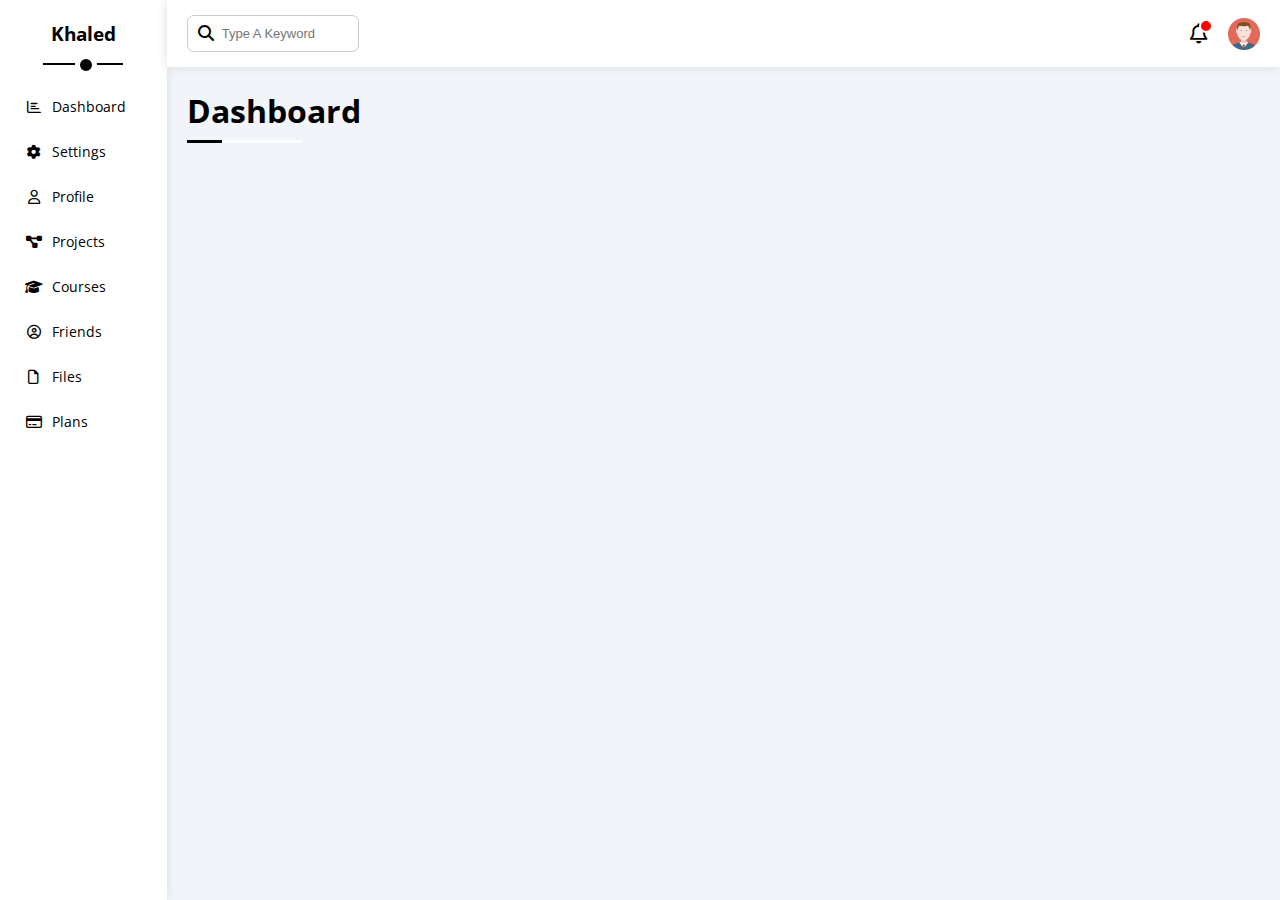
==== documents/index.html @ 486033b8 "first commit" ====
<!DOCTYPE html>
<html lang="en">
  <head>
    <meta charset="UTF-8" />
    <meta name="viewport" content="width=device-width, initial-scale=1.0" />
    <title>Dashboard</title>
    <link rel="stylesheet" href="../styles/master.css" />
    <link rel="stylesheet" href="../fontawesome/css/all.min.css" />
    <link rel="preconnect" href="https://fonts.googleapis.com" />
    <link rel="preconnect" href="https://fonts.gstatic.com" crossorigin />
    <link
      href="https://fonts.googleapis.com/css2?family=Open+Sans:wght@300;500&display=swap"
      rel="stylesheet"
    />
  </head>
  <body>
    <div class="page">
      <aside>
        <h3 class="aside__title">Khaled</h3>
        <div class="aside__underline"></div>
        <ul class="menu">
          <li>
            <a href="index.html">
              <i class="fa-regular fa-chart-bar fa-fw"></i>
              <span>Dashboard</span>
            </a>
          </li>
          <li>
            <a href="settings.html">
              <i class="fa-solid fa-gear fa-fw"></i>
              <span>Settings</span>
            </a>
          </li>
          <li>
            <a href="profile.html">
              <i class="fa-regular fa-user fa-fw"></i>
              <span>Profile</span>
            </a>
          </li>
          <li>
            <a href="projects.html">
              <i class="fa-solid fa-diagram-project fa-fw"></i>
              <span>Projects</span>
            </a>
          </li>
          <li>
            <a href="courses.html">
              <i class="fa-solid fa-graduation-cap fa-fw"></i>
              <span>Courses</span>
            </a>
          </li>
          <li>
            <a href="friends.html">
              <i class="fa-regular fa-circle-user fa-fw"></i>
              <span>Friends</span>
            </a>
          </li>
          <li>
            <a href="files.html">
              <i class="fa-regular fa-file fa-fw"></i>
              <span>Files</span>
            </a>
          </li>
          <li>
            <a href="plans.html">
              <i class="fa-regular fa-credit-card fa-fw"></i>
              <span>Plans</span>
            </a>
          </li>
        </ul>
      </aside>
      <main>
        <nav class="main__nav">
          <div class="main__nav-search">
            <i class="fas fa-search nav-icon"></i>
            <input
              type="text"
              class="main__nav-search__input"
              placeholder="Type A Keyword"
            />
          </div>
          <div class="main__nav-user">
            <i class="fa-regular fa-bell fa-lg"></i>
            <img src="../imgs/avatar.png" alt="image" width="32">
          </div>
        </nav>
        <h1 class="title">Dashboard</h1>
      </main>
    </div>
  </body>
</html>
---- styles/master.css ----
* {
  margin: 0;
  padding: 0;
  outline: none;
  box-sizing: border-box;
}

.page {
  font-family: "Open Sans", sans-serif;
  min-height: 100vh;
  line-height: 1.5;
  background-color: #f1f5f9;
  display: flex;
}

/* side bar styles */

aside {
  min-width: 165px;
  flex: 0.15;
  padding: 20px 0px;
  background-color: #fff;
  box-shadow: 0px 0px 10px #ddd;
}

main {
  flex: 1;
  position: relative;
}

.aside__title {
  text-align: center;
  position: relative;
}

.aside__underline {
  display: block;
  width: 80px;
  height: 2px;
  background-color: #000;
  margin: 15px auto;
  position: relative;
}

.aside__underline::before {
  content: "";
  display: block;
  width: 12px;
  height: 12px;
  border-radius: 50%;
  background-color: #000;
  border: #fff 5px solid;
  position: absolute;
  left: 40%;
  bottom: -11px;
}

.menu {
  list-style: none;
  margin-top: 24px;
}

.menu li {
  width: 80%;
  padding: 7px 15px;
  margin: 10px;
  font-size: 14px;
  border-radius: 5px;
}

.menu li:hover {
  background-color: #f6f6f6;
}

.menu a {
  text-decoration: none;
  color: #000;
  display: block;
  border-radius: 5px;
  transition: all 0.3s ease-in-out;
}
.menu i {
  margin-right: 5px;
}
/* main styles */
.main__nav {
  display: flex;
  justify-content: space-between;
  align-items: center;
  background-color: #fff;
  box-shadow: 0px 0px 10px #ddd;
  padding: 15px 20px;
  position: relative;
}

.main__nav-search {
  width: fit-content;
  padding: 2px 5px;
  border: 1px solid #ccc;
  border-radius: 7px;
  transition: width 0.3s;
  color: #ddd;
  position: relative;
}

.main__nav-search__input {
  width: 160px;
  padding: 0.5rem 1.8rem;
  font-size: 13px;
  border: none;
  transition: width 0.3s;
}

.main__nav-search__input:focus {
  width: 200px;
}

.main__nav-search__input:focus::placeholder {
  color: transparent;
}

.nav-icon {
  font-size: 16px;
  color: #000;
  position: absolute;
  top: 9px;
  left: 10px;
}

.main__nav-user {
  display: flex;
  align-items: center;
  gap: 20px;
  cursor: pointer;
}

.main__nav-user i {
  position: relative;
}

.main__nav-user i::after {
  content: "";
  display: block;
  width: 10px;
  height: 10px;
  border-radius: 50%;
  background-color: #f00;
  border: #fff 2px solid;
  position: absolute;
  bottom: 100%;
  left: 50%;
}

.title {
  margin: 20px 20px 40px;
}

.title::after {
  content: "";
  display: block;
  width: 115px;
  height: 3px;
  margin-top: 5px;
  background-image: linear-gradient(
    to right,
    #000 0%,
    #000 30%,
    #fff 30%,
    #fff 100%
  );
}

@media (max-width: 768px) {
  aside {
    min-width: 80px;
  }

  aside span {
    display: none;
  }
}
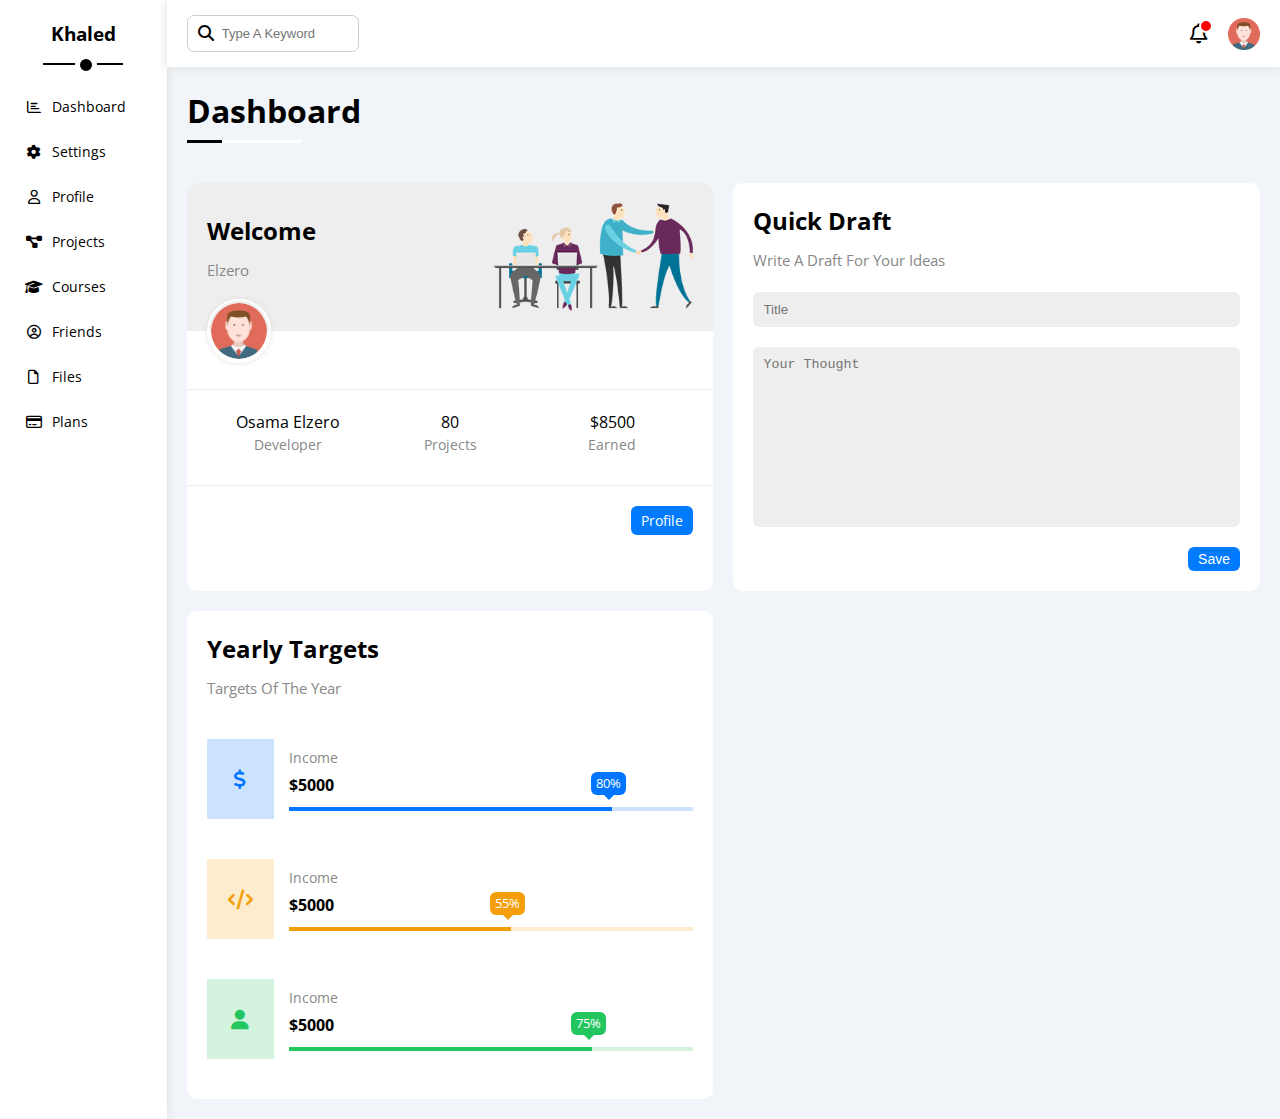
==== commit 6828cedd: "add targets section to dashboard" ====
--- a/documents/index.html
+++ b/documents/index.html
@@ -5,6 +5,7 @@
     <meta name="viewport" content="width=device-width, initial-scale=1.0" />
     <title>Dashboard</title>
     <link rel="stylesheet" href="../styles/master.css" />
+    <link rel="stylesheet" href="../styles/dashboard.css" />
     <link rel="stylesheet" href="../fontawesome/css/all.min.css" />
     <link rel="preconnect" href="https://fonts.googleapis.com" />
     <link rel="preconnect" href="https://fonts.gstatic.com" crossorigin />
@@ -81,10 +82,92 @@
           </div>
           <div class="main__nav-user">
             <i class="fa-regular fa-bell fa-lg"></i>
-            <img src="../imgs/avatar.png" alt="image" width="32">
+            <img src="../imgs/avatar.png" alt="image" width="32" />
           </div>
         </nav>
         <h1 class="title">Dashboard</h1>
+        <div class="dashboard">
+          <section class="welcome">
+            <div class="welcome__header">
+              <article>
+                <h2 class="section-title">Welcome</h2>
+                <p class="section-desc">Elzero</p>
+              </article>
+              <img src="../imgs/welcome.png" alt="image" width="200px" />
+            </div>
+            <img src="../imgs/avatar.png" alt="image" class="welcome__avatar" />
+            <div class="welcome__container">
+              <div class="welcome__container__item">
+                <p class="welcome__container__item__title">Osama Elzero</p>
+                <p class="welcome__container__item__desc">Developer</p>
+              </div>
+              <div class="welcome__container__item">
+                <p class="welcome__container__item__title">80</p>
+                <p class="welcome__container__item__desc">Projects</p>
+              </div>
+              <div class="welcome__container__item">
+                <p class="welcome__container__item__title">$8500</p>
+                <p class="welcome__container__item__desc">Earned</p>
+              </div>
+            </div>
+            <a href="profile.html" class="welcome__profile-link">Profile</a>
+          </section>
+          <section class="draft">
+            <h2 class="section-title">Quick Draft</h2>
+            <p class="section-desc">Write A Draft For Your Ideas</p>
+            <form action="" class="draft__form">
+              <input type="text" placeholder="Title" />
+              <textarea placeholder="Your Thought"></textarea>
+              <button class="btn">Save</button>
+            </form>
+          </section>
+          <section class="targets">
+            <h2 class="section-title">Yearly Targets</h2>
+            <p class="section-desc">Targets Of The Year</p>
+            <div class="targets__item targets__item1">
+              <div class="targets__item__icon">
+                <i class="fa-solid fa-dollar-sign fa-lg"></i>
+              </div>
+              <div class="targets__item__info">
+                <p class="targets__item__info__title">Income</p>
+                <p class="targets__item__info__desc">$5000</p>
+                <div class="targets__item__info__progress-bar">
+                  <span class="progress-bar__value" style="width: 80%"
+                    ><span class="progress-bar__lable">80%</span></span
+                  >
+                </div>
+              </div>
+            </div>
+            <div class="targets__item targets__item2">
+              <div class="targets__item__icon">
+                <i class="fa-solid fa-code fa-lg"></i>
+              </div>
+              <div class="targets__item__info">
+                <p class="targets__item__info__title">Income</p>
+                <p class="targets__item__info__desc">$5000</p>
+                <div class="targets__item__info__progress-bar">
+                  <span class="progress-bar__value" style="width: 55%"
+                    ><span class="progress-bar__lable">55%</span></span
+                  >
+                </div>
+              </div>
+            </div>
+            <div class="targets__item targets__item3">
+              <div class="targets__item__icon">
+                <i class="fa-solid fa-user fa-lg"></i>
+              </div>
+              <div class="targets__item__info">
+                <p class="targets__item__info__title">Income</p>
+                <p class="targets__item__info__desc">$5000</p>
+                <div class="targets__item__info__progress-bar">
+                  <span class="progress-bar__value" style="width: 75%"
+                    ><span class="progress-bar__lable">75%</span></span
+                  >
+                </div>
+              </div>
+            </div>
+          </section>
+        </div>
       </main>
     </div>
   </body>
--- a/styles/master.css
+++ b/styles/master.css
@@ -4,7 +4,23 @@
   outline: none;
   box-sizing: border-box;
 }
+/* Scroll bar Styles */
+::-webkit-scrollbar {
+  width: 15px;
+}
 
+::-webkit-scrollbar-track {
+  background-color: #fff;
+}
+
+::-webkit-scrollbar-thumb {
+  background-color: #0075ff;
+}
+
+::-webkit-scrollbar-thumb:hover {
+  background-color: #0062cc;
+}
+/* Global Styles */
 .page {
   font-family: "Open Sans", sans-serif;
   min-height: 100vh;
--- a/styles/dashboard.css
+++ b/styles/dashboard.css
@@ -0,0 +1,218 @@
+.dashboard {
+  display: grid;
+  grid-template-columns: repeat(auto-fill, minmax(450px, 1fr));
+  gap: 20px;
+  margin: 0 20px 20px;
+}
+
+section {
+  background-color: #fff;
+  border-radius: 10px;
+  overflow: hidden;
+}
+
+section:not(:first-child) {
+  padding: 20px;
+}
+
+.welcome__header {
+  display: flex;
+  justify-content: space-between;
+  align-items: center;
+  background-color: #eee;
+  padding: 20px;
+}
+
+.section-title {
+  margin-bottom: 10px;
+  text-transform: capitalize;
+}
+
+.section-desc {
+  text-transform: capitalize;
+  color: #888;
+  margin-bottom: 20px;
+  font-size: 15px;
+}
+
+.welcome__avatar {
+  width: 64px;
+  height: 64px;
+  border: 2px solid white;
+  border-radius: 50%;
+  padding: 2px;
+  box-shadow: 0 0 5px #ddd;
+  margin-left: 20px;
+  margin-top: -32px;
+}
+
+.welcome__container {
+  display: flex;
+  align-items: center;
+  padding: 20px;
+  margin: 20px 0;
+  border-top: 1px solid #eee;
+  border-bottom: 1px solid #eee;
+}
+
+.welcome__container__item {
+  display: flex;
+  flex-direction: column;
+  align-items: center;
+  width: 100%;
+}
+
+.welcome__container__item__desc,
+.targets__item__info__title {
+  font-size: 14px;
+  color: #888;
+  margin-bottom: 10px;
+}
+
+.welcome__profile-link {
+  float: right;
+  margin-right: 20px;
+  text-decoration: none;
+  padding: 4px 10px;
+  border-radius: 6px;
+  font-size: 14px;
+  color: #fff;
+  background-color: #007bff;
+}
+
+.draft__form {
+  display: flex;
+  flex-direction: column;
+  gap: 20px;
+}
+
+.draft__form *:not(:last-child) {
+  padding: 10px;
+  border: none;
+  outline: none;
+  border-radius: 6px;
+  background-color: #eee;
+}
+
+.draft__form textarea {
+  resize: none;
+  min-height: 180px;
+}
+
+.draft__form button {
+  width: fit-content;
+  align-self: flex-end;
+  padding: 4px 10px;
+  border-radius: 6px;
+  border: none;
+  font-size: 14px;
+  background-color: #007bff;
+  color: #fff;
+}
+
+.targets__item {
+  display: flex;
+  padding: 20px 0;
+}
+
+.targets__item__icon {
+  width: 80px;
+  height: 80px;
+  background-color: rgb(0 117 255 / 20%);
+  margin-right: 15px;
+  display: flex;
+  justify-content: center;
+  align-items: center;
+  color: #0075ff;
+  font-weight: 900;
+}
+
+.targets__item2 .targets__item__icon {
+  background-color: rgb(245 158 11 / 20%);
+  color: #f59e0b;
+}
+
+.targets__item3 .targets__item__icon {
+  background-color: rgb(34 197 94 / 20%);
+  color: #22c55e;
+}
+
+.targets__item__info {
+  display: flex;
+  width: 100%;
+  flex-direction: column;
+  justify-content: center;
+}
+
+.targets__item__info__desc {
+  font-weight: bold;
+  margin-block: -5px 10px;
+}
+
+.targets__item__info__progress-bar {
+  width: 100%;
+  height: 4px;
+  background-color: rgb(0 117 255 / 20%);
+}
+
+.targets__item2 .targets__item__info__progress-bar {
+  background-color: rgb(245 158 11 / 20%);
+}
+
+.targets__item3 .targets__item__info__progress-bar {
+  background-color: rgb(34 197 94 / 20%);
+}
+
+.progress-bar__value {
+  display: block;
+  height: 100%;
+  position: relative;
+  background-color: #0075ff;
+}
+
+.targets__item2 .progress-bar__value {
+  background-color: #f59e0b;
+}
+
+.targets__item3 .progress-bar__value {
+  background-color: #22c55e;
+}
+
+.progress-bar__lable {
+  position: absolute;
+  bottom: 16px;
+  right: -14px;
+  font-size: 13px;
+  color: #fff;
+  padding: 2px 5px;
+  border-radius: 6px;
+  background-color: #0075ff;
+}
+
+.targets__item2 .progress-bar__lable {
+  background-color: #f59e0b;
+}
+
+.targets__item3 .progress-bar__lable {
+  background-color: #22c55e;
+}
+
+.progress-bar__lable::after {
+  content: "";
+  border-color: transparent;
+  border-width: 5px;
+  border-style: solid;
+  position: absolute;
+  bottom: -10px;
+  left: 50%;
+  transform: translateX(-50%);
+  border-top-color: #0075ff;
+}
+
+.targets__item2 .progress-bar__lable::after {
+  border-top-color: #f59e0b;
+}
+
+.targets__item3 .progress-bar__lable::after {
+  border-top-color: #22c55e;
+}
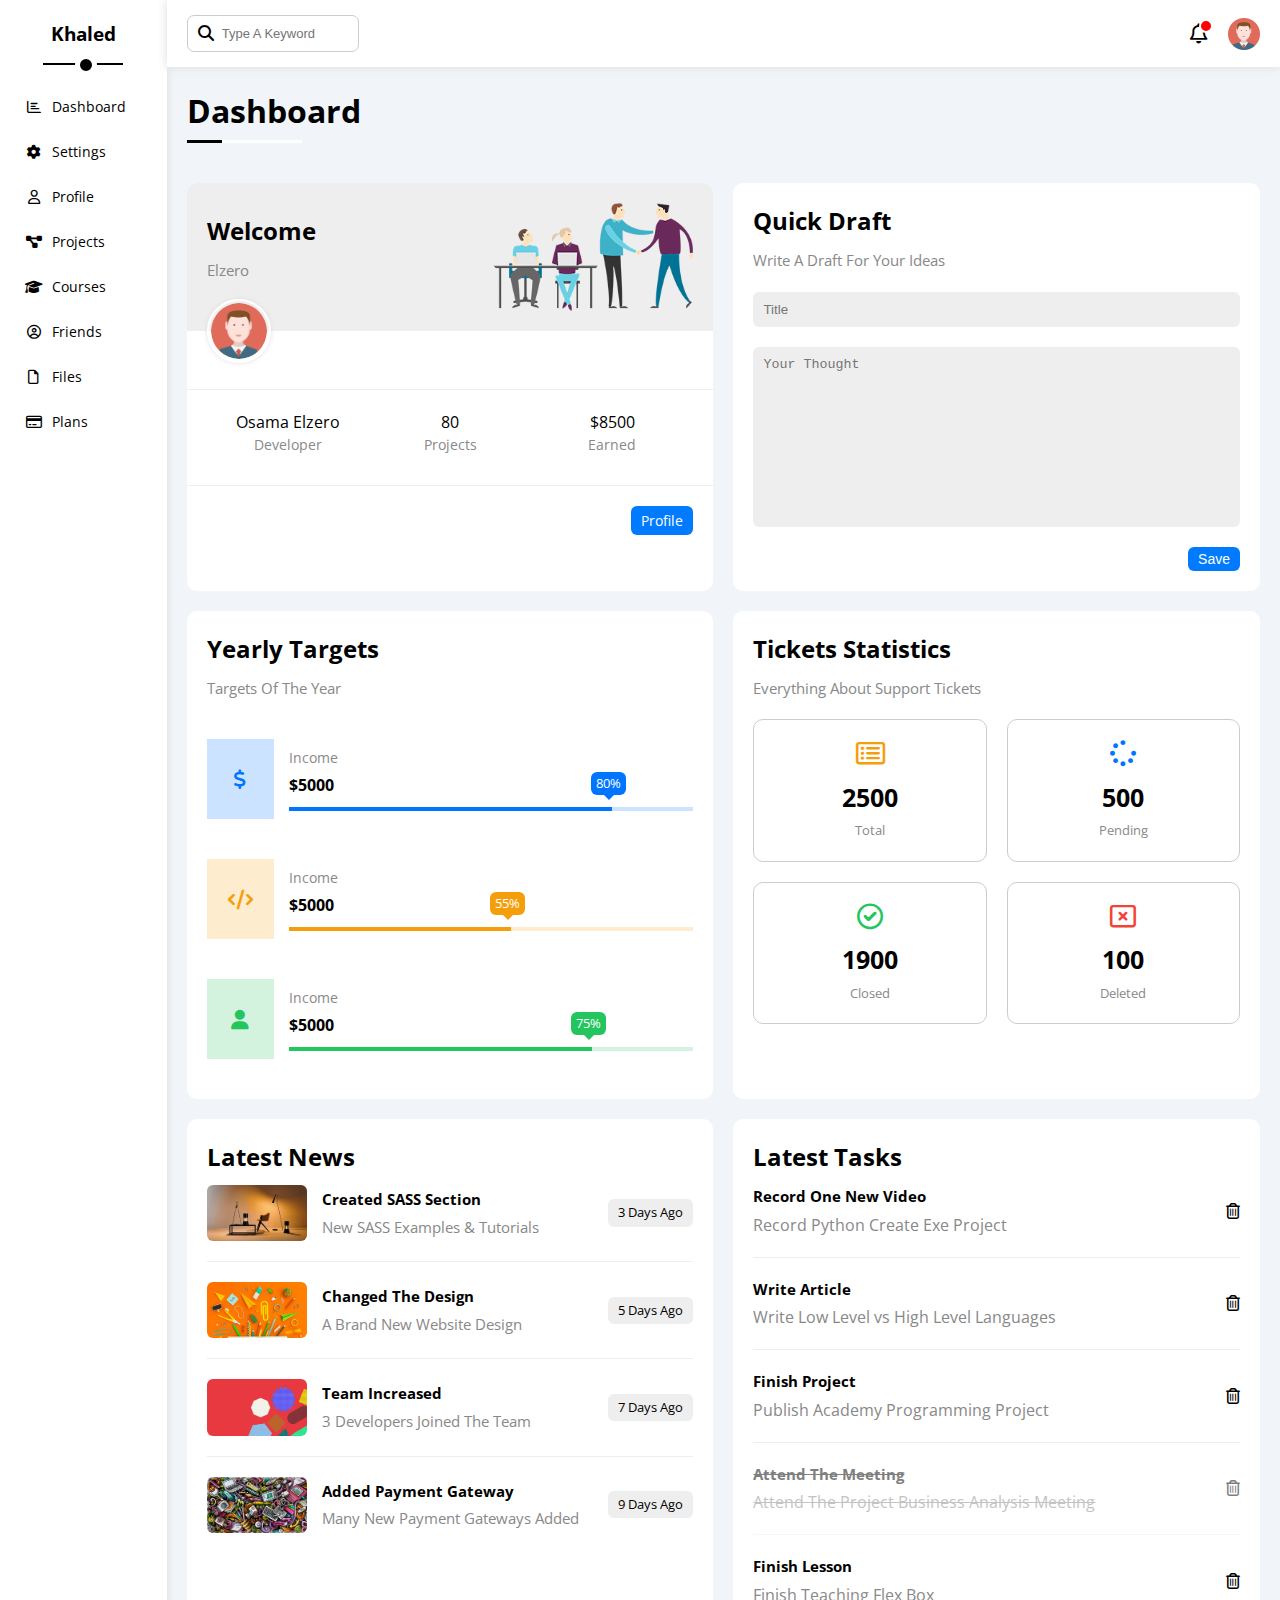
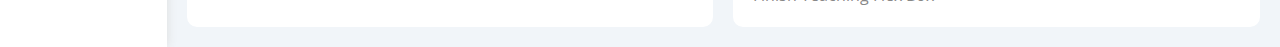
==== commit 51ee4b8c: "add tasks to dashboard" ====
--- a/documents/index.html
+++ b/documents/index.html
@@ -167,6 +167,148 @@
               </div>
             </div>
           </section>
+          <section class="statistics">
+            <h2 class="section-title">Tickets Statistics</h2>
+            <p class="section-desc">Everything About Support Tickets</p>
+            <div class="statistics___container">
+              <div class="statistics___container__item">
+                <i
+                  class="fa-regular fa-rectangle-list fa-2x"
+                  style="color: #f59e0b"
+                ></i>
+                <p class="statistics___container__item__num">2500</p>
+                <p>Total</p>
+              </div>
+              <div class="statistics___container__item">
+                <i class="fa-solid fa-spinner fa-2x" style="color: #0075ff"></i>
+                <p class="statistics___container__item__num">500</p>
+                <p>Pending</p>
+              </div>
+              <div class="statistics___container__item">
+                <i
+                  class="fa-regular fa-circle-check fa-2x"
+                  style="color: #22c55e"
+                ></i>
+                <p class="statistics___container__item__num">1900</p>
+                <p>Closed</p>
+              </div>
+              <div class="statistics___container__item">
+                <i
+                  class="fa-regular fa-rectangle-xmark fa-2x"
+                  style="color: #f44336"
+                ></i>
+                <p class="statistics___container__item__num">100</p>
+                <p>Deleted</p>
+              </div>
+            </div>
+          </section>
+          <section class="New SASS Examples & Tutorials">
+            <h2 class="section-title">Latest News</h2>
+            <div class="news__item">
+              <img
+                src="../imgs/news-01.png"
+                alt="image"
+                class="news__item__img"
+              />
+              <div class="news__item__info">
+                <h4 class="news__item__info__title">Created SASS Section</h4>
+                <p class="section-desc" style="margin: 0">
+                  New SASS Examples & Tutorials
+                </p>
+              </div>
+              <span class="news__item__date">3 Days Ago</span>
+            </div>
+            <div class="news__item">
+              <img
+                src="../imgs/news-02.png"
+                alt="image"
+                class="news__item__img"
+              />
+              <div class="news__item__info">
+                <h4 class="news__item__info__title">Changed The Design</h4>
+                <p class="section-desc" style="margin: 0">
+                  A Brand New Website Design
+                </p>
+              </div>
+              <span class="news__item__date">5 Days Ago</span>
+            </div>
+            <div class="news__item">
+              <img
+                src="../imgs/news-03.png"
+                alt="image"
+                class="news__item__img"
+              />
+              <div class="news__item__info">
+                <h4 class="news__item__info__title">Team Increased</h4>
+                <p class="section-desc" style="margin: 0">
+                  3 Developers Joined The Team
+                </p>
+              </div>
+              <span class="news__item__date">7 Days Ago</span>
+            </div>
+            <div class="news__item">
+              <img
+                src="../imgs/news-04.png"
+                alt="image"
+                class="news__item__img"
+              />
+              <div class="news__item__info">
+                <h4 class="news__item__info__title">Added Payment Gateway</h4>
+                <p class="section-desc" style="margin: 0">
+                  Many New Payment Gateways Added
+                </p>
+              </div>
+              <span class="news__item__date">9 Days Ago</span>
+            </div>
+          </section>
+          <section class="tasks">
+            <h2 class="section-title">Latest Tasks</h2>
+            <div class="news__item">
+              <div class="news__item__info">
+                <h4 class="news__item__info__title">Record One New Video</h4>
+                <p class="news__item__info__desc">
+                  Record Python Create Exe Project
+                </p>
+              </div>
+              <i class="fa-regular fa-trash-can"></i>
+            </div>
+            <div class="news__item">
+              <div class="news__item__info">
+                <h4 class="news__item__info__title">Write Article</h4>
+                <p class="news__item__info__desc">
+                  Write Low Level vs High Level Languages
+                </p>
+              </div>
+              <i class="fa-regular fa-trash-can"></i>
+            </div>
+            <div class="news__item">
+              <div class="news__item__info">
+                <h4 class="news__item__info__title">Finish Project</h4>
+                <p class="news__item__info__desc">
+                  Publish Academy Programming Project
+                </p>
+              </div>
+              <i class="fa-regular fa-trash-can"></i>
+            </div>
+            <div class="news__item done">
+              <div class="news__item__info">
+                <h4 class="news__item__info__title delete">
+                  Attend The Meeting
+                </h4>
+                <p class="news__item__info__desc delete">
+                  Attend The Project Business Analysis Meeting
+                </p>
+              </div>
+              <i class="fa-regular fa-trash-can"></i>
+            </div>
+            <div class="news__item">
+              <div class="news__item__info">
+                <h4 class="news__item__info__title">Finish Lesson</h4>
+                <p class="news__item__info__desc">Finish Teaching Flex Box</p>
+              </div>
+              <i class="fa-regular fa-trash-can"></i>
+            </div>
+          </section>
         </div>
       </main>
     </div>
--- a/styles/dashboard.css
+++ b/styles/dashboard.css
@@ -216,3 +216,76 @@
 .targets__item3 .progress-bar__lable::after {
   border-top-color: #22c55e;
 }
+
+.statistics___container {
+  display: flex;
+  flex-wrap: wrap;
+  gap: 20px;
+}
+
+.statistics___container__item {
+  padding: 20px;
+  border: 1px solid #ccc;
+  width: calc(50% - 10px);
+  border-radius: 10px;
+  font-size: 13px;
+  color: #888;
+  text-align: center;
+}
+
+.statistics___container__item__num {
+  color: black;
+  font-size: 25px;
+  font-weight: bold;
+  margin-block: 10px 5px;
+}
+
+.news__item,
+.tasks__item {
+  display: flex;
+  align-items: center;
+}
+
+.news__item:not(:last-child),
+.tasks__item:not(:last-child) {
+  margin-bottom: 20px;
+  padding-bottom: 20px;
+  border-bottom: 1px solid #eee;
+}
+
+.news__item__img {
+  width: 100px;
+  border-radius: 6px;
+  margin-right: 15px;
+}
+
+.news__item__info {
+  flex-grow: 1;
+}
+
+.news__item__date {
+  padding: 4px 10px;
+  border-radius: 6px;
+  font-size: 13px;
+  background-color: #eee;
+  height: fit-content;
+  ;
+}
+
+.news__item__info__title {
+  font-size: 15px;
+  margin-bottom: 5px;
+}
+
+.news__item__info__desc {
+  margin: 0;
+  color: #888;
+}
+
+.done {
+  opacity: 0.5;
+}
+
+.delete {
+  text-decoration: line-through;
+}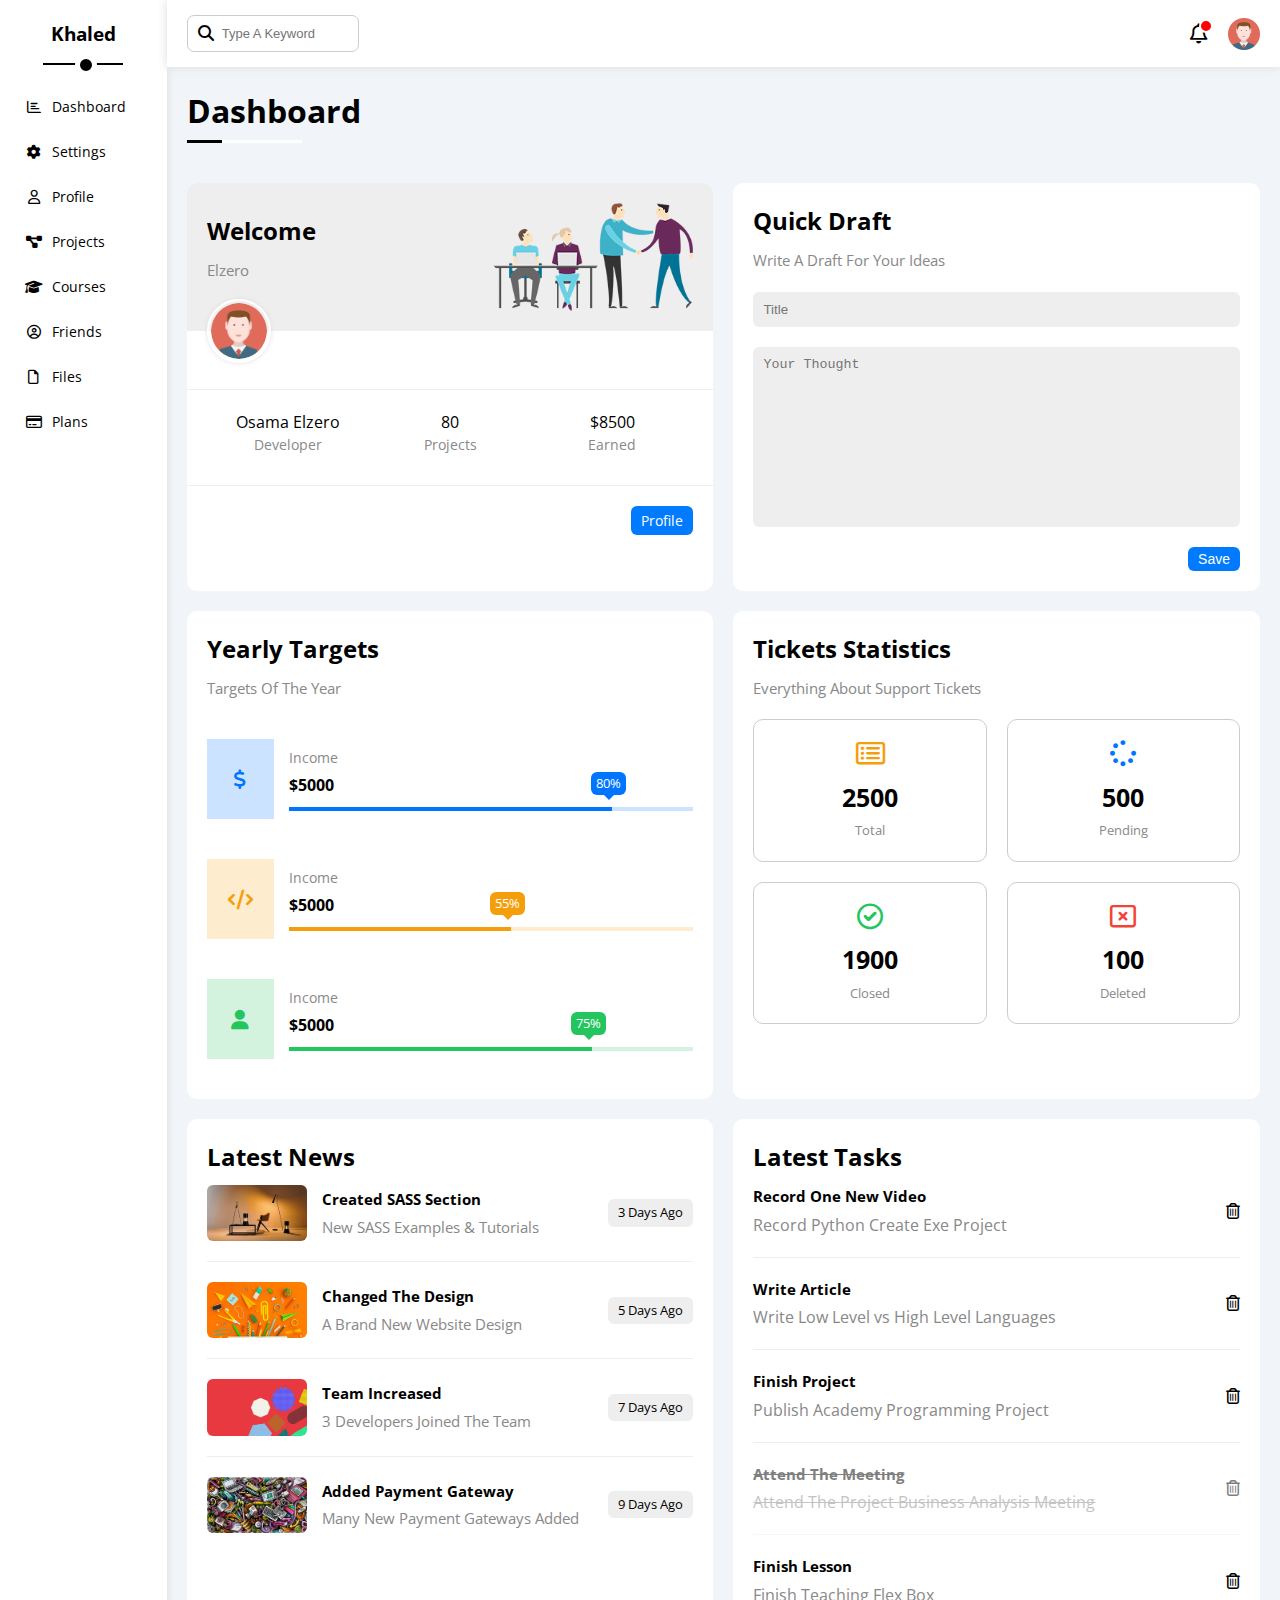
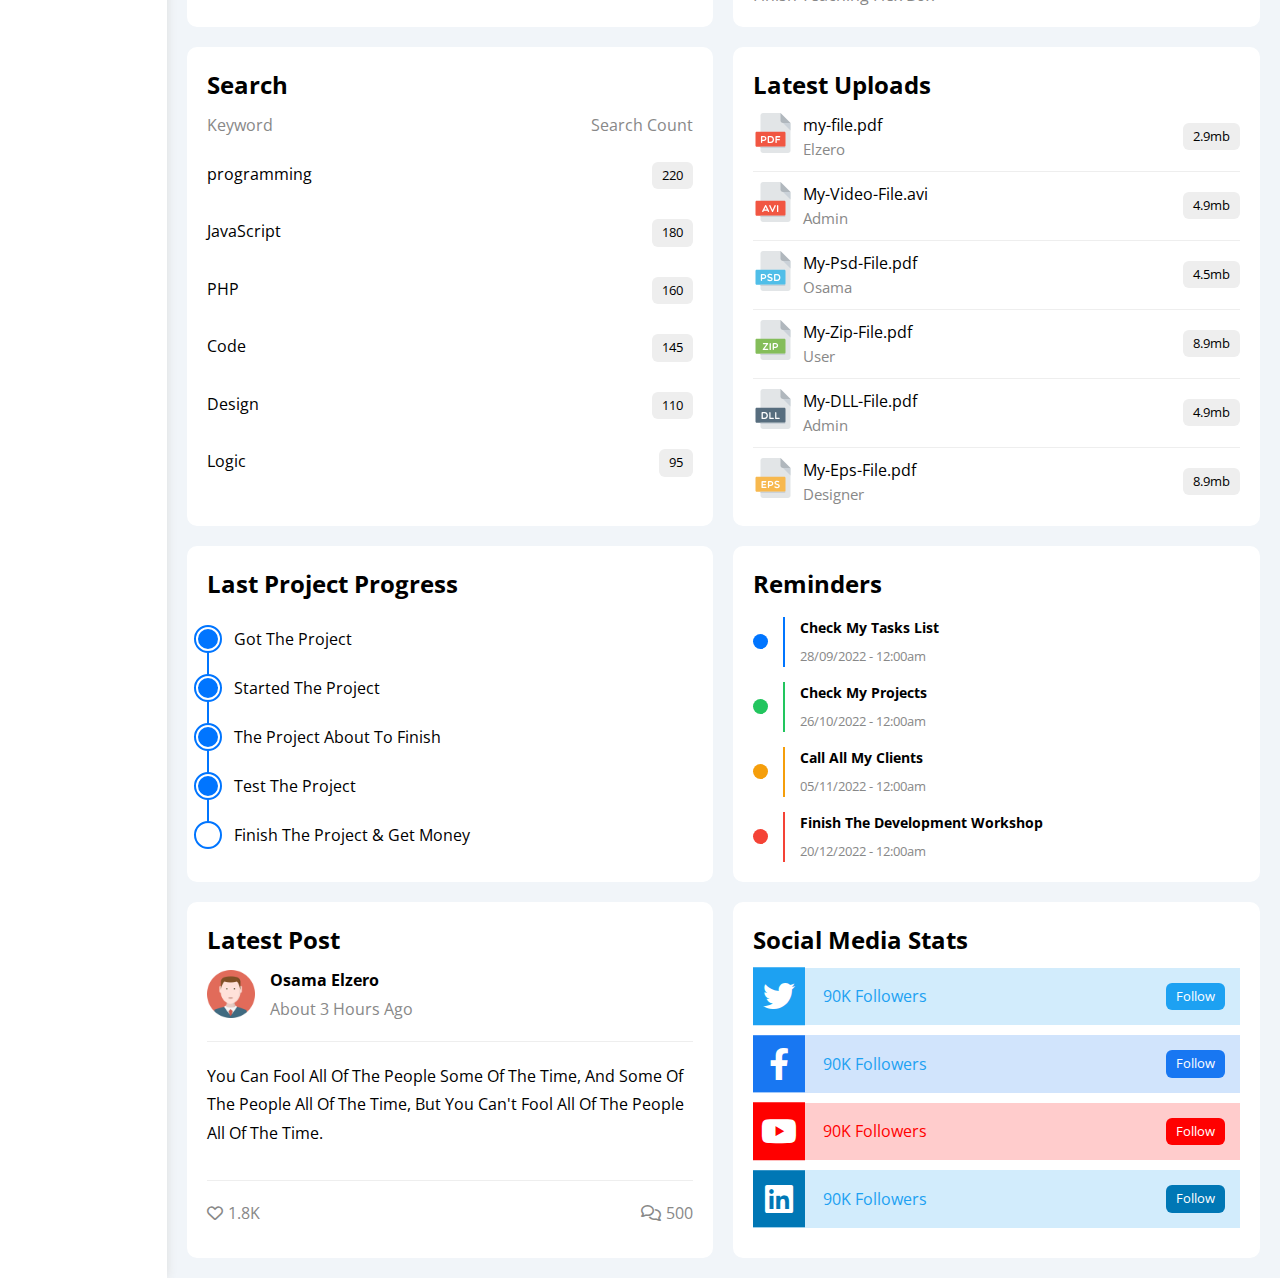
==== commit 3fb1ea45: "add and commit new sections in the index.html file" ====
--- a/documents/index.html
+++ b/documents/index.html
@@ -309,6 +309,227 @@
               <i class="fa-regular fa-trash-can"></i>
             </div>
           </section>
+          <section class="search">
+            <h2 class="section-title">Search</h2>
+            <div class="search__items">
+              <div class="search__item-title">
+                <span>Keyword</span>
+                <span>Search Count</span>
+              </div>
+              <div class="search__item">
+                <h4 class="search__item-keyword">programming</h4>
+                <p class="search__item-count">220</p>
+              </div>
+              <div class="search__item">
+                <h4 class="search__item-keyword">JavaScript</h4>
+                <p class="search__item-count">180</p>
+              </div>
+              <div class="search__item">
+                <h4 class="search__item-keyword">PHP</h4>
+                <p class="search__item-count">160</p>
+              </div>
+              <div class="search__item">
+                <h4 class="search__item-keyword">Code</h4>
+                <p class="search__item-count">145</p>
+              </div>
+              <div class="search__item">
+                <h4 class="search__item-keyword">Design</h4>
+                <p class="search__item-count">110</p>
+              </div>
+              <div class="search__item">
+                <h4 class="search__item-keyword">Logic</h4>
+                <p class="search__item-count">95</p>
+              </div>
+            </div>
+          </section>
+          <section class="upload">
+            <h2 class="section-title">Latest Uploads</h2>
+            <div class="upload__item">
+              <div class="upload__item__info">
+                <img src="../imgs/pdf.svg" alt="icon" />
+                <div>
+                  <p>my-file.pdf</p>
+                  <span class="upload__item__info__desc">Elzero</span>
+                </div>
+              </div>
+              <span>2.9mb</span>
+            </div>
+            <div class="upload__item">
+              <div class="upload__item__info">
+                <img src="../imgs/avi.svg" alt="icon" />
+                <div>
+                  <p>My-Video-File.avi</p>
+                  <span class="upload__item__info__desc">Admin</span>
+                </div>
+              </div>
+              <span>4.9mb</span>
+            </div>
+            <div class="upload__item">
+              <div class="upload__item__info">
+                <img src="../imgs/psd.svg" alt="icon" />
+                <div>
+                  <p>My-Psd-File.pdf</p>
+                  <span class="upload__item__info__desc">Osama</span>
+                </div>
+              </div>
+              <span>4.5mb</span>
+            </div>
+            <div class="upload__item">
+              <div class="upload__item__info">
+                <img src="../imgs/zip.svg" alt="icon" />
+                <div>
+                  <p>My-Zip-File.pdf</p>
+                  <span class="upload__item__info__desc">User</span>
+                </div>
+              </div>
+              <span>8.9mb</span>
+            </div>
+            <div class="upload__item">
+              <div class="upload__item__info">
+                <img src="../imgs/dll.svg" alt="icon" />
+                <div>
+                  <p>My-DLL-File.pdf</p>
+                  <span class="upload__item__info__desc">Admin</span>
+                </div>
+              </div>
+              <span>4.9mb</span>
+            </div>
+            <div class="upload__item">
+              <div class="upload__item__info">
+                <img src="../imgs/eps.svg" alt="icon" />
+                <div>
+                  <p>My-Eps-File.pdf</p>
+                  <span class="upload__item__info__desc">Designer</span>
+                </div>
+              </div>
+              <span>8.9mb</span>
+            </div>
+          </section>
+          <section class="progress">
+            <h2 class="section-title">Last Project Progress</h2>
+            <ul class="progress__list">
+              <li class="progress__item">Got The Project</li>
+              <li class="progress__item">Started The Project</li>
+              <li class="progress__item">The Project About To Finish</li>
+              <li class="progress__item progress__still">Test The Project</li>
+              <li class="progress__item progress__done">
+                Finish The Project & Get Money
+              </li>
+            </ul>
+          </section>
+          <section class="reminders">
+            <h2 class="section-title">Reminders</h2>
+            <ul class="reminders__list">
+              <li class="reminders__item">
+                <span
+                  class="reminders__item-bullet"
+                  style="background-color: #0075ff"
+                ></span>
+                <article
+                  class="reminders__item__text"
+                  style="border-left: 2px solid #0075ff"
+                >
+                  <p class="reminders__item__text__title">
+                    Check My Tasks List
+                  </p>
+                  <span class="reminders__item__text__desc"
+                    >28/09/2022 - 12:00am</span
+                  >
+                </article>
+              </li>
+              <li class="reminders__item">
+                <span
+                  class="reminders__item-bullet"
+                  style="background-color: #22c55e"
+                ></span>
+                <article
+                  class="reminders__item__text"
+                  style="border-left: 2px solid #22c55e"
+                >
+                  <p class="reminders__item__text__title">Check My Projects</p>
+                  <span class="reminders__item__text__desc"
+                    >26/10/2022 - 12:00am</span
+                  >
+                </article>
+              </li>
+              <li class="reminders__item">
+                <span
+                  class="reminders__item-bullet"
+                  style="background-color: #f59e0b"
+                ></span>
+                <article
+                  class="reminders__item__text"
+                  style="border-left: 2px solid #f59e0b"
+                >
+                  <p class="reminders__item__text__title">
+                    Call All My Clients
+                  </p>
+                  <span class="reminders__item__text__desc"
+                    >05/11/2022 - 12:00am</span
+                  >
+                </article>
+              </li>
+              <li class="reminders__item">
+                <span
+                  class="reminders__item-bullet"
+                  style="background-color: #f44336"
+                ></span>
+                <article
+                  class="reminders__item__text"
+                  style="border-left: 2px solid #f44336"
+                >
+                  <p class="reminders__item__text__title">
+                    Finish The Development Workshop
+                  </p>
+                  <span class="reminders__item__text__desc"
+                    >20/12/2022 - 12:00am</span
+                  >
+                </article>
+              </li>
+            </ul>
+          </section>
+          <section class="post">
+            <h2 class="section-title">Latest Post</h2>
+            <div class="post__profile">
+              <img src="../imgs/avatar.png" alt="image" width="32" />
+              <article class="post__profile__info">
+                <p class="post__profile__info__name">Osama Elzero</p>
+                <p class="post__profile__info__date">About 3 Hours Ago</p>
+              </article>
+            </div>
+            <p class="post__content">
+              You Can Fool All Of The People Some Of The Time, And Some Of The
+              People All Of The Time, But You Can't Fool All Of The People All
+              Of The Time.
+            </p>
+            <div class="post__actions">
+              <span><i class="fa-regular fa-heart"></i>1.8K</span>
+              <span><i class="fa-regular fa-comments"></i>500</span>
+            </div>
+          </section>
+          <section class="media">
+            <h2 class="section-title">Social Media Stats</h2>
+            <div class="media__item twitter-box">
+              <i class="fa-brands fa-twitter twitter-icon"></i>
+              <span class="media__followers">90K Followers</span>
+              <a href="#" class="media__link twitter-icon">Follow</a>
+            </div>
+            <div class="media__item facebook-box">
+              <i class="fa-brands fa-facebook-f facebook-icon"></i>
+              <span class="media__followers">90K Followers</span>
+              <a href="#" class="media__link facebook-icon">Follow</a>
+            </div>
+            <div class="media__item youtube-box">
+              <i class="fa-brands fa-youtube youtube-icon"></i>
+              <span class="media__followers">90K Followers</span>
+              <a href="#" class="media__link youtube-icon">Follow</a>
+            </div>
+            <div class="media__item twitter-box">
+              <i class="fa-brands fa-linkedin linkedin-icon"></i>
+              <span class="media__followers">90K Followers</span>
+              <a href="#" class="media__link linkedin-icon">Follow</a>
+            </div>
+          </section>
         </div>
       </main>
     </div>
--- a/styles/master.css
+++ b/styles/master.css
@@ -47,6 +47,10 @@
 .aside__title {
   text-align: center;
   position: relative;
+}
+
+ul {
+  list-style: none;
 }
 
 .aside__underline {
--- a/styles/dashboard.css
+++ b/styles/dashboard.css
@@ -269,7 +269,6 @@
   font-size: 13px;
   background-color: #eee;
   height: fit-content;
-  ;
 }
 
 .news__item__info__title {
@@ -288,4 +287,249 @@
 
 .delete {
   text-decoration: line-through;
-}+}
+
+.search__item {
+  display: flex;
+  padding-block: 15px;
+  justify-content: space-between;
+}
+
+.search__item-keyword {
+  font-size: 16px;
+  font-weight: 400;
+}
+
+.search__item-count {
+  font-size: 13px;
+  font-weight: 400;
+  background-color: #eee;
+  padding: 4px 10px;
+  border-radius: 6px;
+}
+.search__item-title {
+  display: flex;
+  justify-content: space-between;
+  margin-bottom: 10px;
+  color: #888;
+}
+.upload__item {
+  display: flex;
+  justify-content: space-between;
+  align-items: center;
+}
+.upload__item:not(:last-child) {
+  padding-bottom: 10px;
+  margin-bottom: 10px;
+  border-bottom: 1px solid #eee;
+}
+
+.upload__item__info {
+  display: flex;
+}
+
+.upload__item__info__desc {
+  font-size: 15px;
+  color: #888;
+}
+
+.upload__item__info img {
+  width: 40px;
+  height: 40px;
+  margin-right: 10px;
+}
+
+.upload__item > span {
+  font-size: 13px;
+  padding: 4px 10px;
+  border-radius: 6px;
+  background-color: #eee;
+}
+
+.progress__list {
+  position: relative;
+  list-style: none;
+  border-left: 2px solid #0075ff;
+}
+
+.progress__item {
+  display: flex;
+  align-items: center;
+  margin-top: 25px;
+  padding-left: 25px;
+  position: relative;
+}
+
+.progress__item::before {
+  content: "";
+  position: absolute;
+  top: 0;
+  left: -13px;
+  width: 20px;
+  height: 20px;
+  border-radius: 50%;
+  background-color: #0075ff;
+  border: 2px solid white;
+  outline: 2px solid #0075ff;
+  margin-right: 15px;
+}
+
+.progress__done::before {
+  background-color: #fff;
+}
+
+.progress__still::before {
+  animation: 2s hide infinite ease-in-out;
+}
+
+@keyframes hide {
+  0% {
+    background-color: #0075ff;
+  }
+  50% {
+    background-color: #fff;
+  }
+  100% {
+    background-color: #0075ff;
+  }
+}
+
+.reminders__item {
+  display: flex;
+  align-items: center;
+  margin-top: 15px;
+}
+
+.reminders__item-bullet {
+  width: 15px;
+  height: 15px;
+  border-radius: 50%;
+  margin-right: 15px;
+}
+
+.reminders__item__text {
+  padding-left: 15px;
+}
+
+.reminders__item__text__title {
+  font-size: 14px;
+  margin-bottom: 5px;
+  font-weight: bold;
+}
+
+.reminders__item__text__desc {
+  font-size: 13px;
+  color: #888;
+}
+
+.post__profile {
+  display: flex;
+  align-items: center;
+}
+
+.post__profile img {
+  width: 48px;
+  height: 48px;
+  margin-right: 15px;
+}
+
+.post__profile__info__name {
+  font-weight: bold;
+  margin-bottom: 5px;
+}
+
+.post__profile__info__date {
+  color: #888;
+}
+
+.post__content {
+  text-transform: capitalize;
+  line-height: 1.8;
+  border-top: 1px solid #eee;
+  border-bottom: 1px solid #eee;
+  min-height: 140px;
+  margin-block: 20px;
+  padding-block: 20px;
+}
+
+.post__actions,
+.post__actions span {
+  display: flex;
+  justify-content: space-between;
+  align-items: center;
+  color: #888;
+  gap: 5px;
+}
+
+.media__item {
+  padding: 15px 15px 15px 70px;
+  margin-bottom: 10px;
+  position: relative;
+  display: flex;
+  align-items: center;
+  justify-content: space-between;
+}
+
+.media__item i {
+  position: absolute;
+  top: 50%;
+  left: 0;
+  width: 52px;
+  height: 100%;
+  font-size: 2em;
+  font-weight: 400;
+  transform: translateY(-50%);
+  color: #fff;
+  display: flex;
+  justify-content: center;
+  align-items: center;
+  transition: 0.3s;
+}
+
+.media__item i:hover {
+  transform: rotate(5deg) translateY(-50%);
+}
+
+.media__link {
+  padding: 4px 10px;
+  border-radius: 6px;
+  font-size: 13px;
+  color: #fff;
+  text-decoration: none;
+}
+
+.twitter-box {
+  background-color: rgb(29 161 242 / 20%);
+  color: #1da1f2;
+}
+
+.twitter-icon {
+  background-color: #1da1f2;
+}
+
+.facebook-box {
+  background-color: rgb(24 119 242 / 20%);
+  color: #1da1f2;
+}
+
+.facebook-icon {
+  background-color: #1877f2;
+}
+
+.youtube-box {
+  background-color: rgb(255 0 0 / 20%);
+  color: #ff0000;
+}
+
+.youtube-icon {
+  background-color: #ff0000;
+}
+
+.linkedin-box {
+  background-color: rgb(0 119 181 / 20%);
+  color: #0077b5;
+}
+
+.linkedin-icon {
+  background-color: #0077b5;
+}
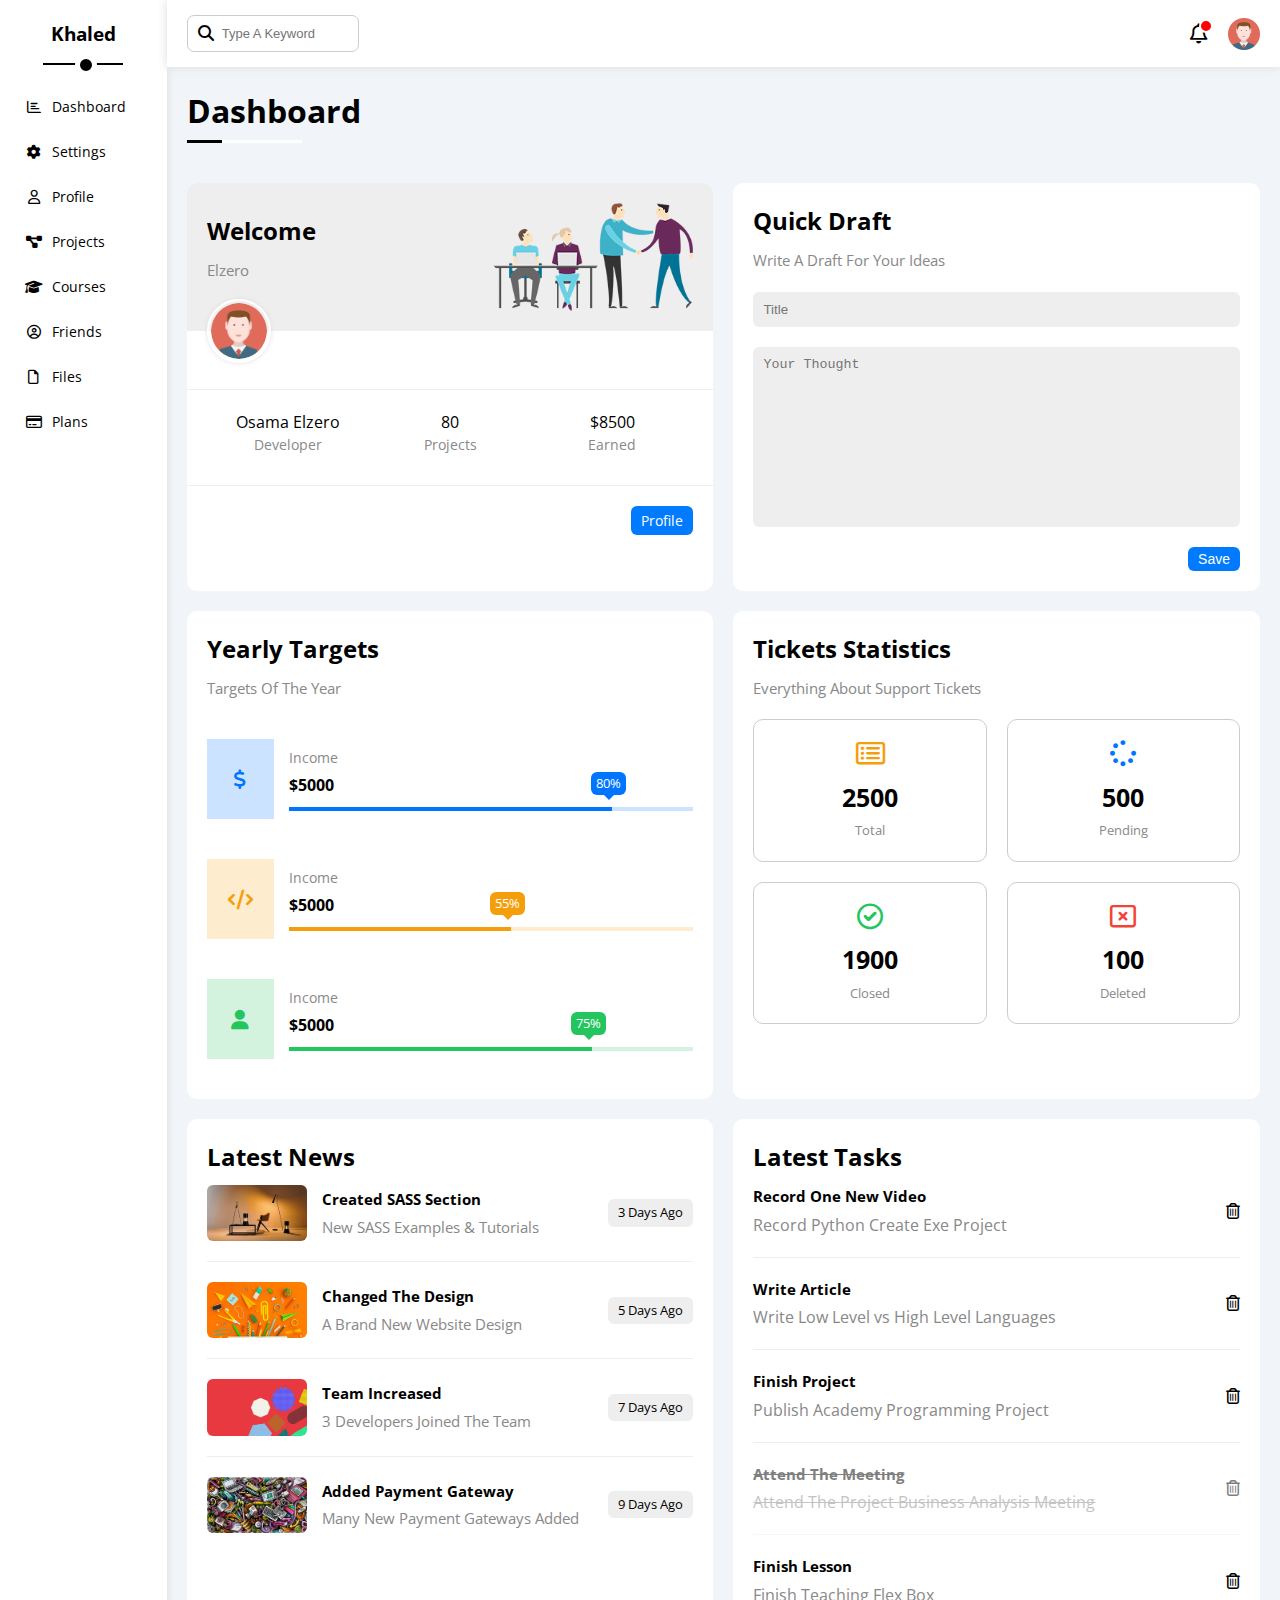
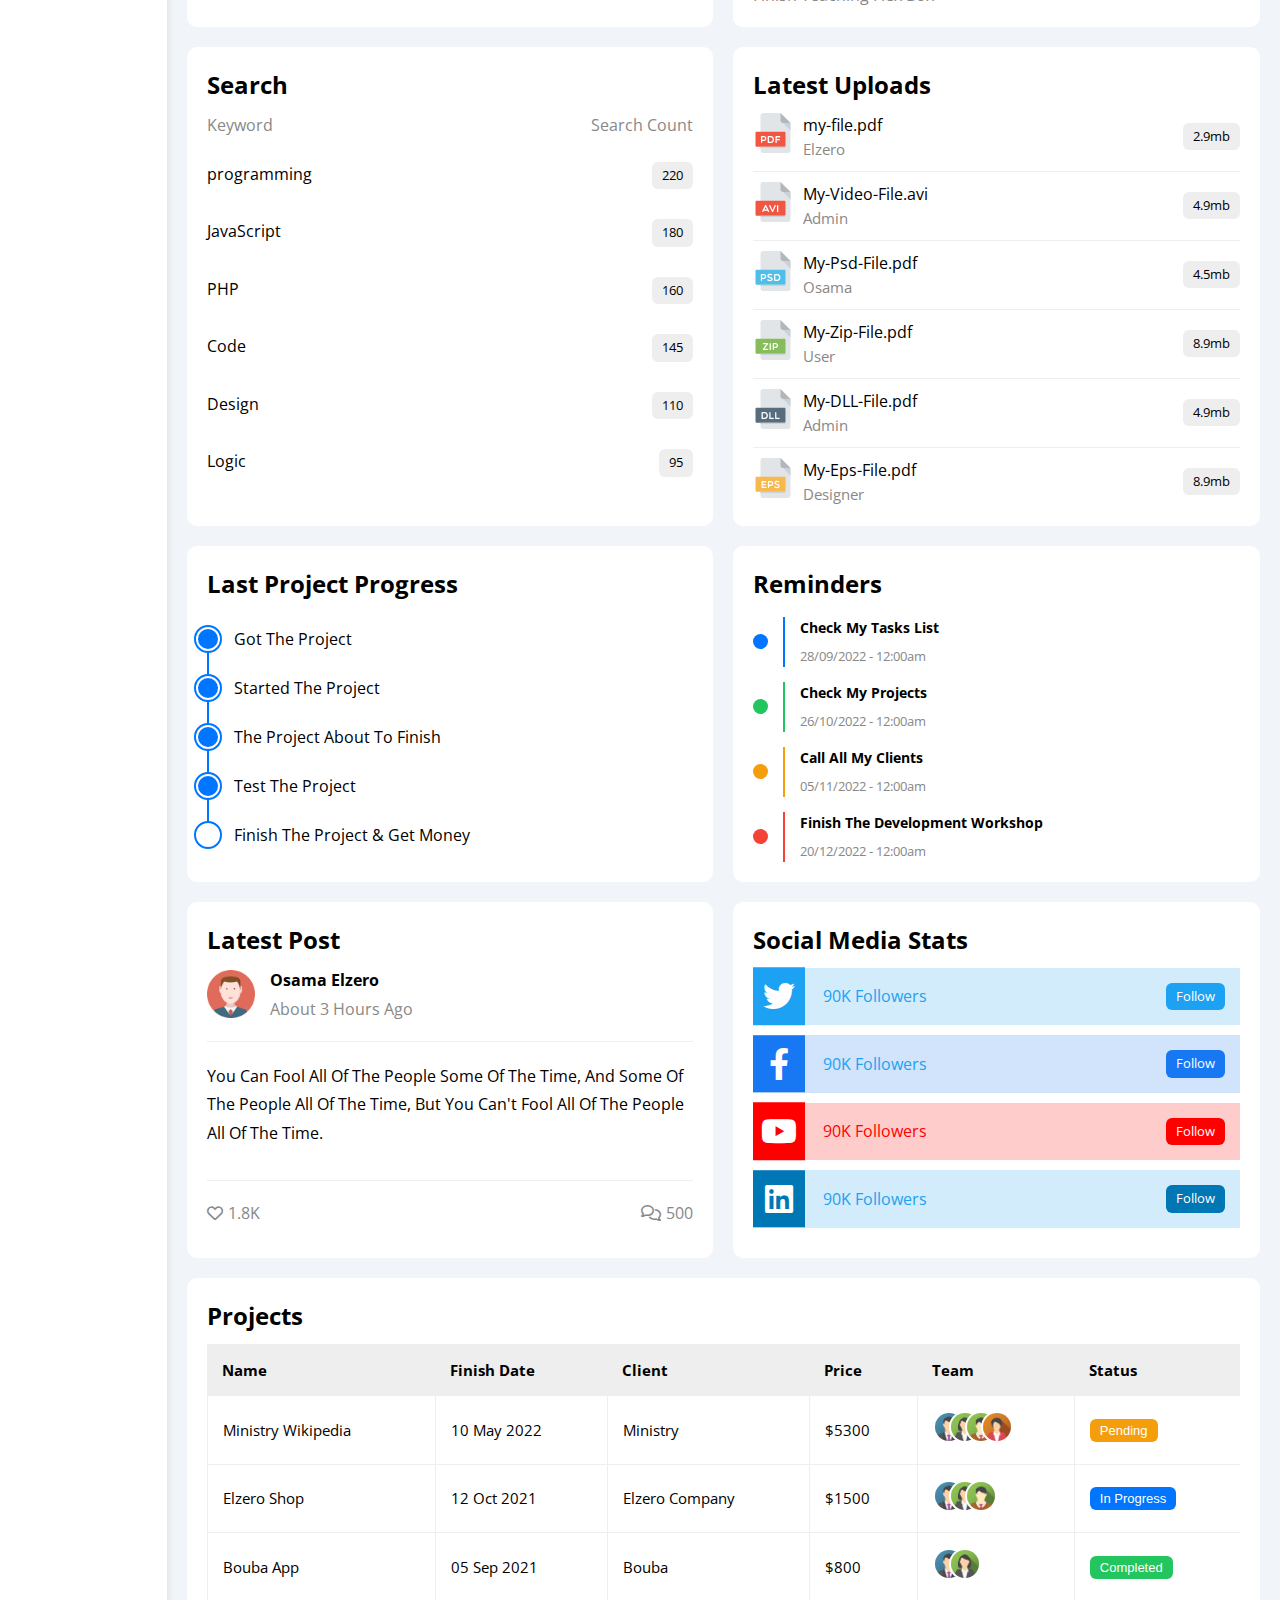
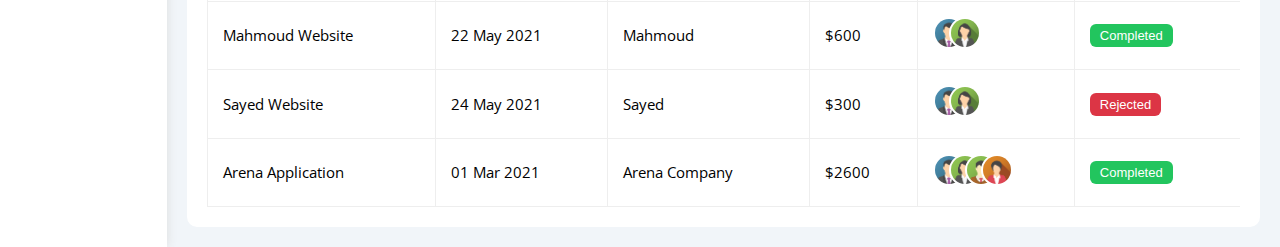
==== commit 6f1dec02: "adding the last table to index.html" ====
--- a/documents/index.html
+++ b/documents/index.html
@@ -531,6 +531,120 @@
             </div>
           </section>
         </div>
+        <section class="projects">
+          <h2 class="section-title">Projects</h2>
+          <div class="table__container">
+            <table class="projects__table">
+              <thead>
+                <tr>
+                  <td>Name</td>
+                  <td>Finish Date</td>
+                  <td>Client</td>
+                  <td>Price</td>
+                  <td>Team</td>
+                  <td>Status</td>
+                </tr>
+              </thead>
+              <tbody>
+                <tr>
+                  <td>Ministry Wikipedia</td>
+                  <td>10 May 2022</td>
+                  <td>Ministry</td>
+                  <td>$5300</td>
+                  <td>
+                    <div class="table__images">
+                      <img src="../imgs/team-01.png" alt="image">
+                      <img src="../imgs/team-02.png" alt="image">
+                      <img src="../imgs/team-03.png" alt="image">
+                      <img src="../imgs/team-04.png" alt="image">
+                    </div>
+                  </td>
+                  <td>
+                    <button class="table__btn pending">Pending</button>
+                  </td>
+                </tr>
+                <tr>
+                  <td>Elzero Shop	</td>
+                  <td>12 Oct 2021</td>
+                  <td>Elzero Company</td>
+                  <td>$1500</td>
+                  <td>
+                    <div class="table__images">
+                      <img src="../imgs/team-01.png" alt="image">
+                      <img src="../imgs/team-02.png" alt="image">
+                      <img src="../imgs/team-03.png" alt="image">
+                    </div>
+                  </td>
+                  <td>
+                    <button class="table__btn inprogress">In Progress</button>
+                  </td>
+                </tr>
+                <tr>
+                  <td>Bouba App</td>
+                  <td>05 Sep 2021</td>
+                  <td>Bouba</td>
+                  <td>$800</td>
+                  <td>
+                    <div class="table__images">
+                      <img src="../imgs/team-01.png" alt="image">
+                      <img src="../imgs/team-02.png" alt="image">
+                    </div>
+                  </td>
+                  <td>
+                    <button class="table__btn completed">Completed</button>
+                  </td>
+                </tr>
+                <tr>
+                  <td>Mahmoud Website</td>
+                  <td>22 May 2021</td>
+                  <td>Mahmoud</td>
+                  <td>$600</td>
+                  <td>
+                    <div class="table__images">
+                      <img src="../imgs/team-01.png" alt="image">
+                      <img src="../imgs/team-02.png" alt="image">
+                    </div>
+                  </td>
+                  <td>
+                    <button class="table__btn completed">Completed</button>
+                  </td>
+                </tr>
+                <tr>
+                  <td>Sayed Website</td>
+                  <td>24 May 2021</td>
+                  <td>Sayed</td>
+                  <td>$300</td>
+                  <td>
+                    <div class="table__images">
+                      <img src="../imgs/team-01.png" alt="image">
+                      <img src="../imgs/team-02.png" alt="image">
+                    </div>
+                  </td>
+                  <td>
+                    <button class="table__btn rejected">Rejected</button>
+                  </td>
+                </tr>
+                <tr>
+                  <td>Arena Application</td>
+                  <td>01 Mar 2021</td>
+                  <td>Arena Company</td>
+                  <td>$2600</td>
+                  <td>
+                    <div class="table__images">
+                      <img src="../imgs/team-01.png" alt="image">
+                      <img src="../imgs/team-02.png" alt="image">
+                      <img src="../imgs/team-03.png" alt="image">
+                      <img src="../imgs/team-04.png" alt="image">
+                    </div>
+                  </td>
+                  <td>
+                    <button class="table__btn completed">Completed</button>
+                  </td>
+                </tr>
+              </tbody>
+            </table>
+          </div>
+        </section>
       </main>
     </div>
   </body>
--- a/styles/dashboard.css
+++ b/styles/dashboard.css
@@ -533,3 +533,69 @@
 .linkedin-icon {
   background-color: #0077b5;
 }
+/* Projects Table Section */
+.projects {
+  margin: 20px;
+}
+
+.table__container {
+  overflow-x: auto;
+}
+
+.projects__table {
+  min-width: 1000px;
+  width: 100%;
+  border-spacing: 0;
+  font-size: 15px;
+}
+
+.projects__table td {
+  padding: 15px;
+}
+
+.projects__table thead td {
+  background-color: #eee;
+  font-weight: bold;
+}
+
+.projects__table tbody td {
+  border-bottom: 1px solid #eee;
+  border-left: 1px solid #eee;
+  transition: 0.3s;
+}
+
+.table__images img:not(:first-child) {
+  margin-left: -20px;
+}
+
+.table__images img {
+  width: 32px;
+  height: 32px;
+  border-radius: 50%;
+  padding: 2px;
+  background-color: white;
+}
+
+.table__btn {
+  padding: 4px 10px;
+  border-radius: 6px;
+  font-size: 13px;
+  color: #fff;
+  border: none;
+}
+
+.pending {
+  background-color: #f59e0b;
+}
+
+.inprogress {
+  background-color: #0075ff;
+}
+
+.completed {
+  background-color: #22c55e;
+}
+
+.rejected {
+  background-color: #dc3545;
+}
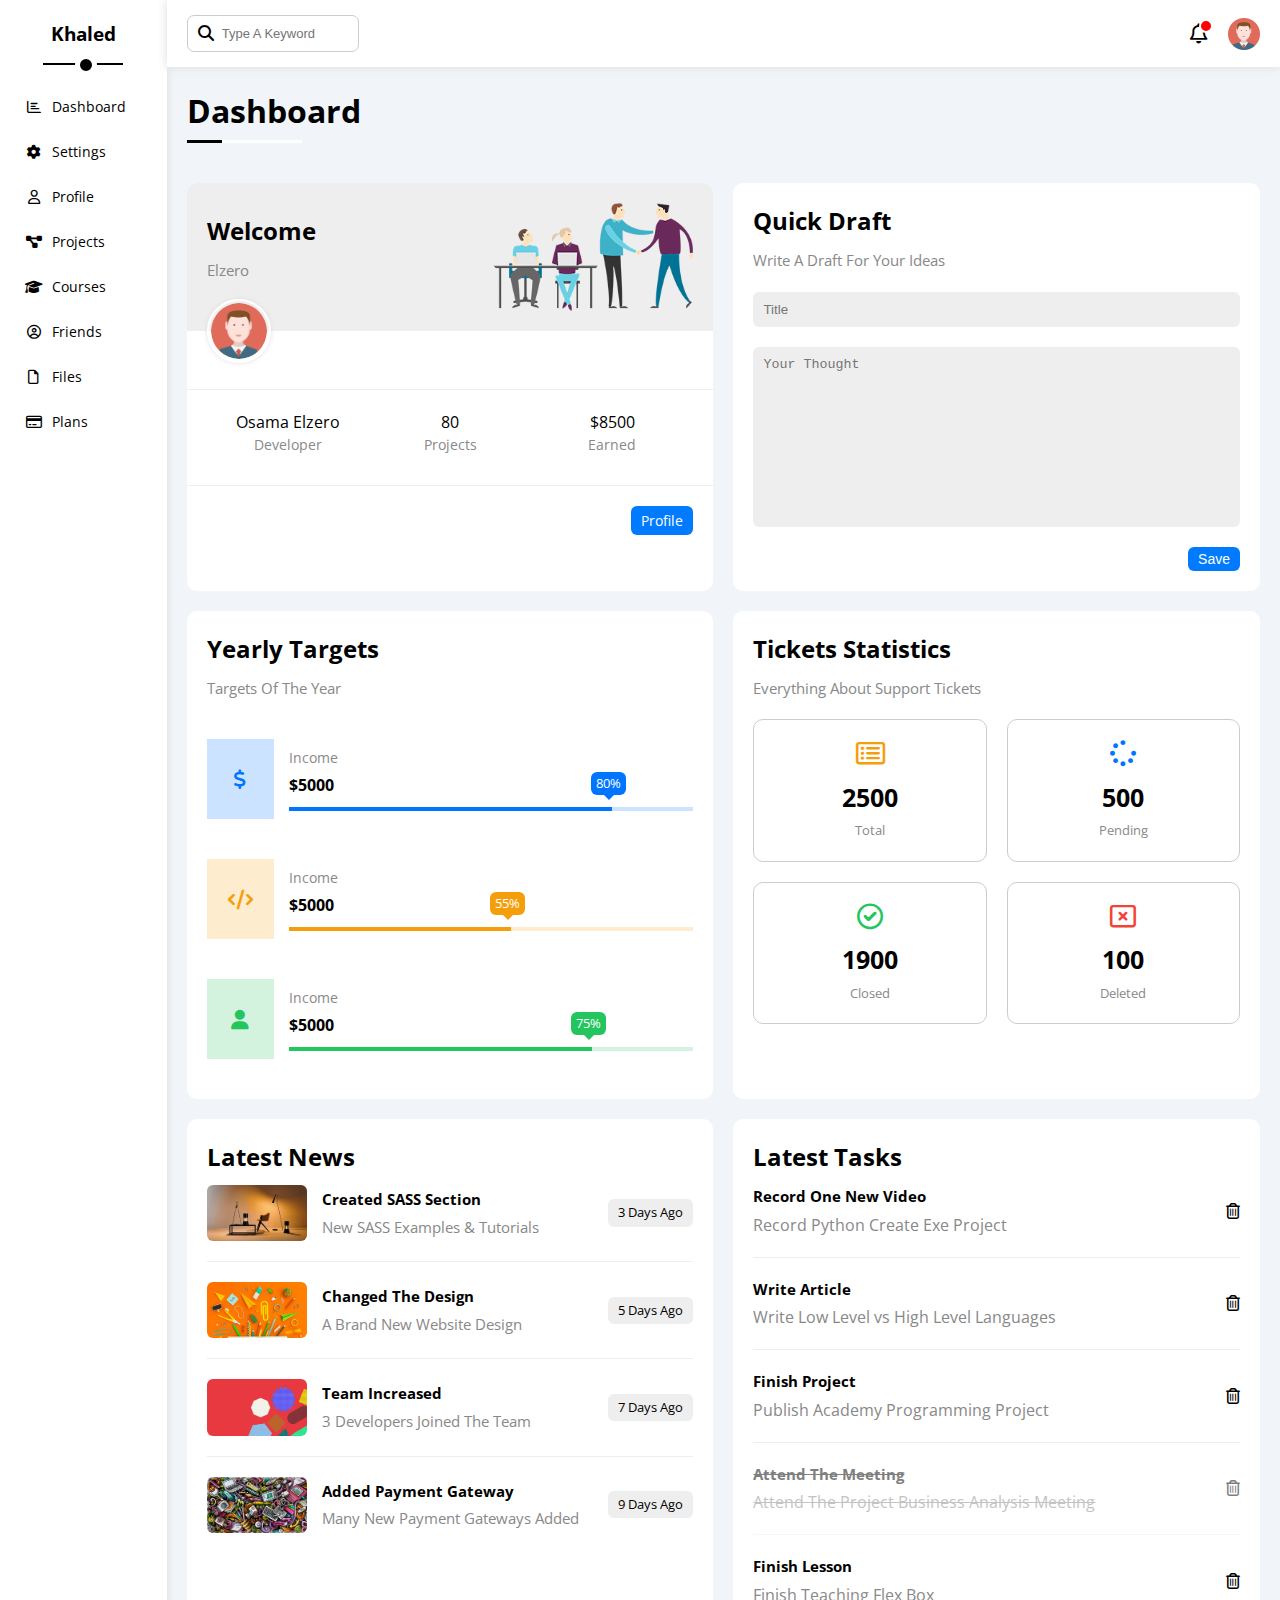
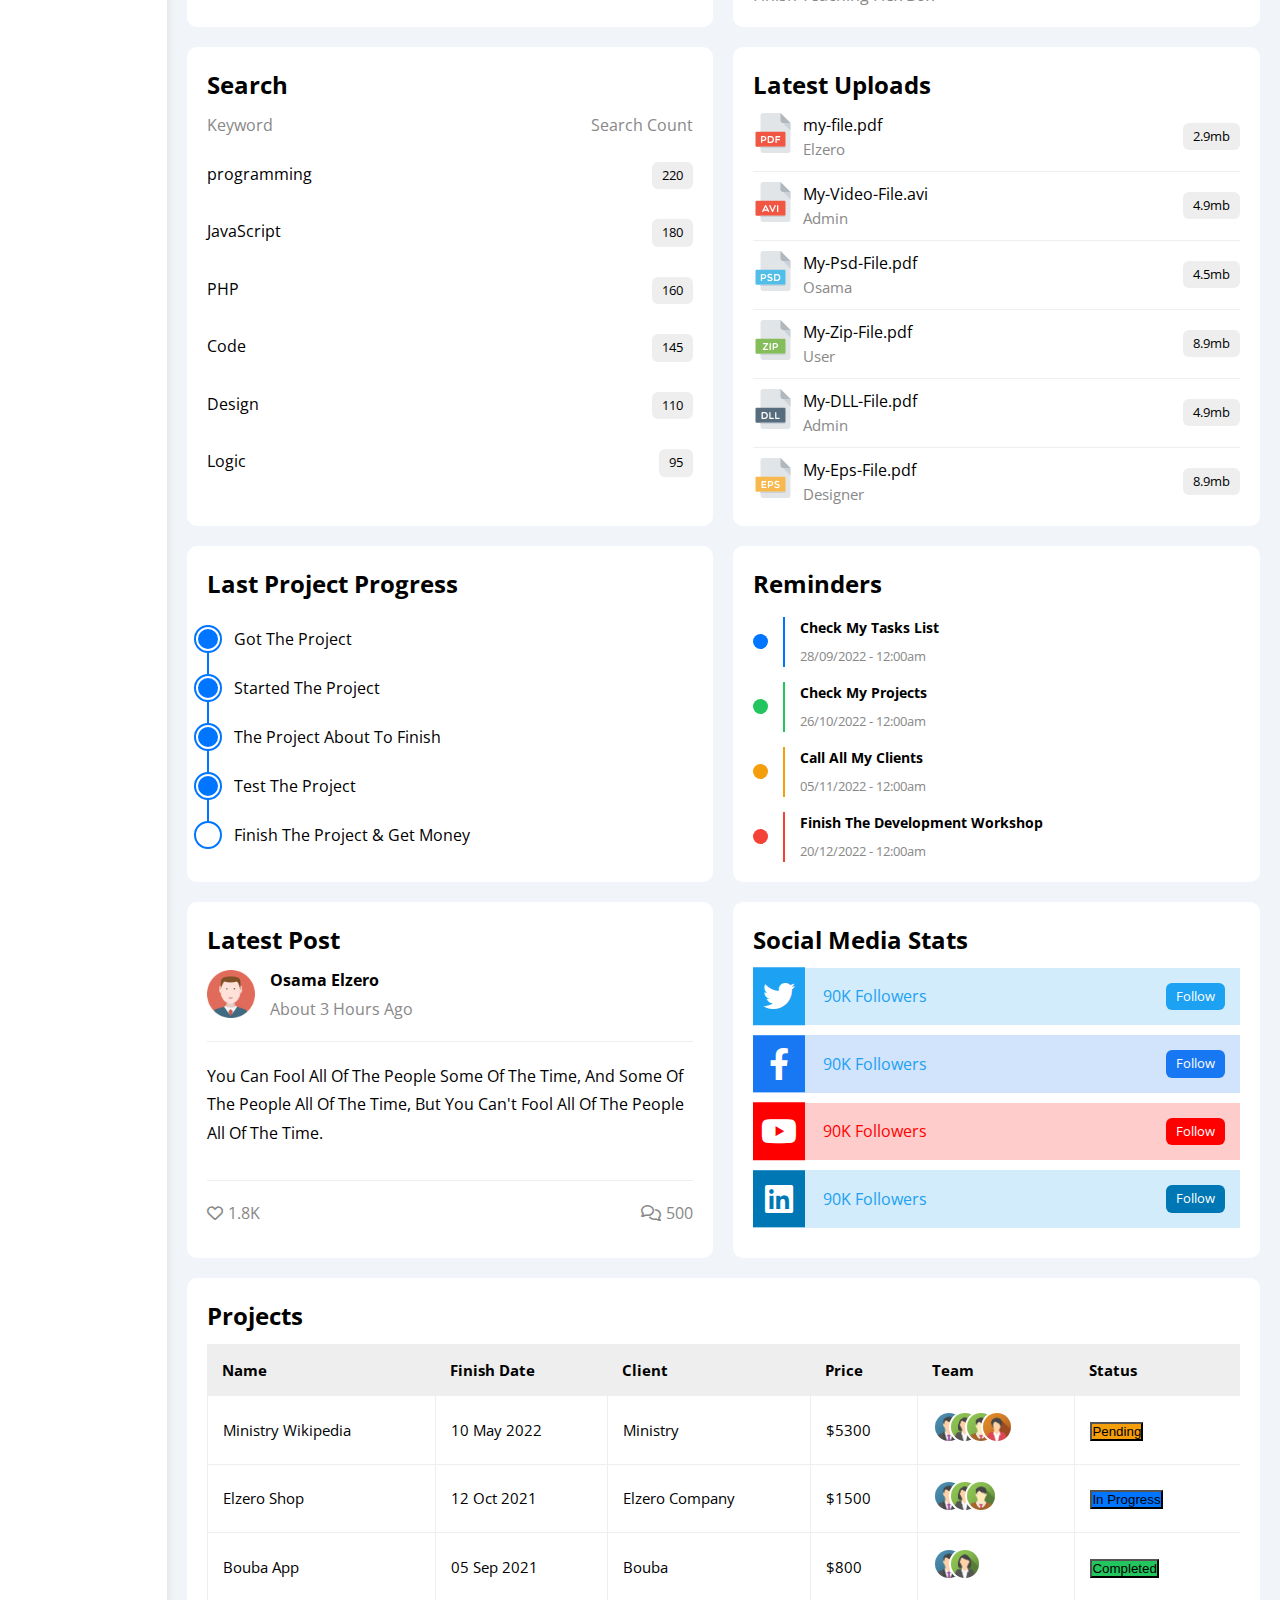
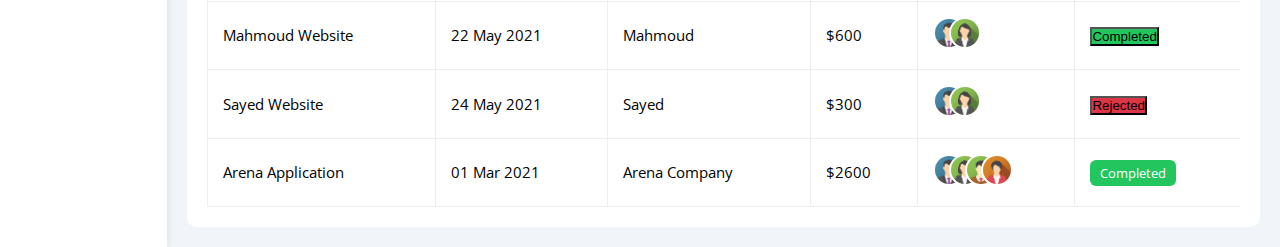
==== commit 130afde8: "modified a tag name in index.html" ====
--- a/documents/index.html
+++ b/documents/index.html
@@ -638,7 +638,7 @@
                     </div>
                   </td>
                   <td>
-                    <button class="table__btn completed">Completed</button>
+                    <span class="table__status completed">Completed</span>
                   </td>
                 </tr>
               </tbody>
--- a/styles/dashboard.css
+++ b/styles/dashboard.css
@@ -564,6 +564,10 @@
   transition: 0.3s;
 }
 
+.projects__table tbody tr:hover td{
+  background-color: #faf6f6;
+}
+
 .table__images img:not(:first-child) {
   margin-left: -20px;
 }
@@ -576,7 +580,7 @@
   background-color: white;
 }
 
-.table__btn {
+.table__status {
   padding: 4px 10px;
   border-radius: 6px;
   font-size: 13px;
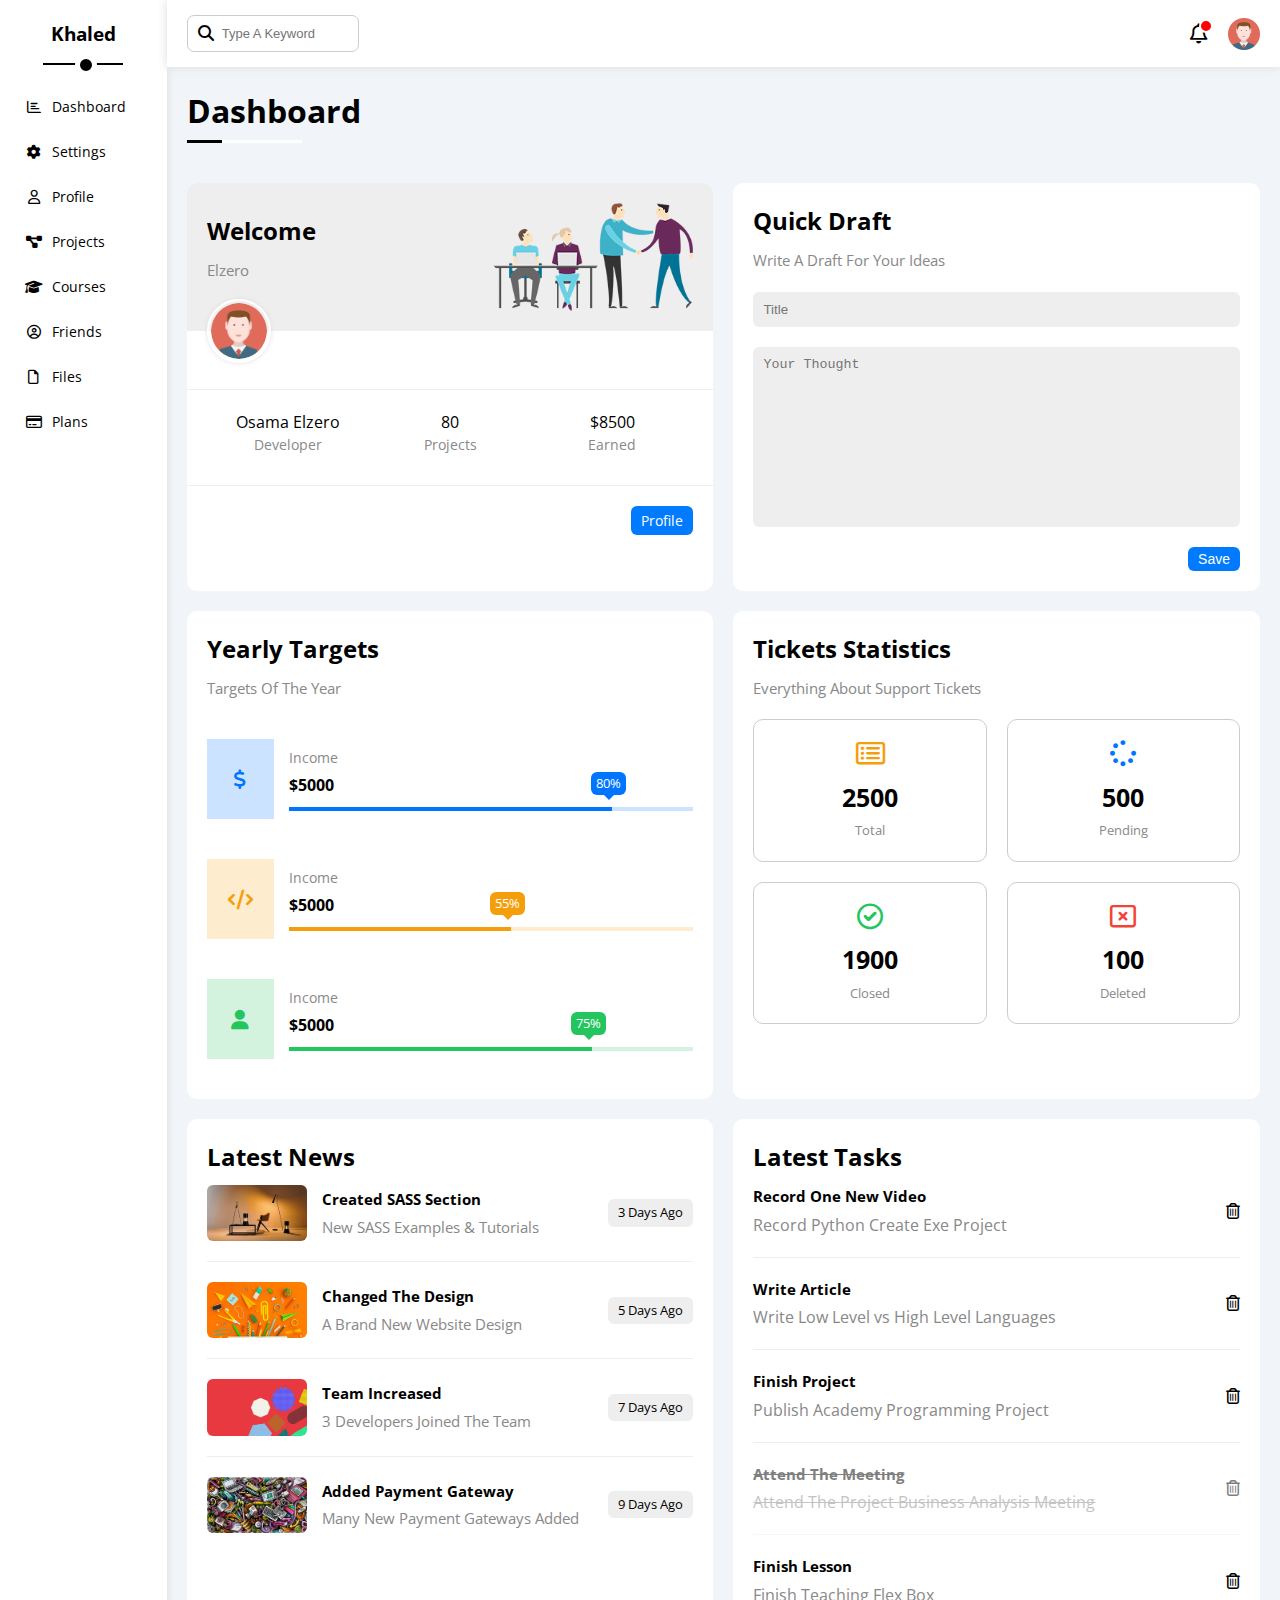
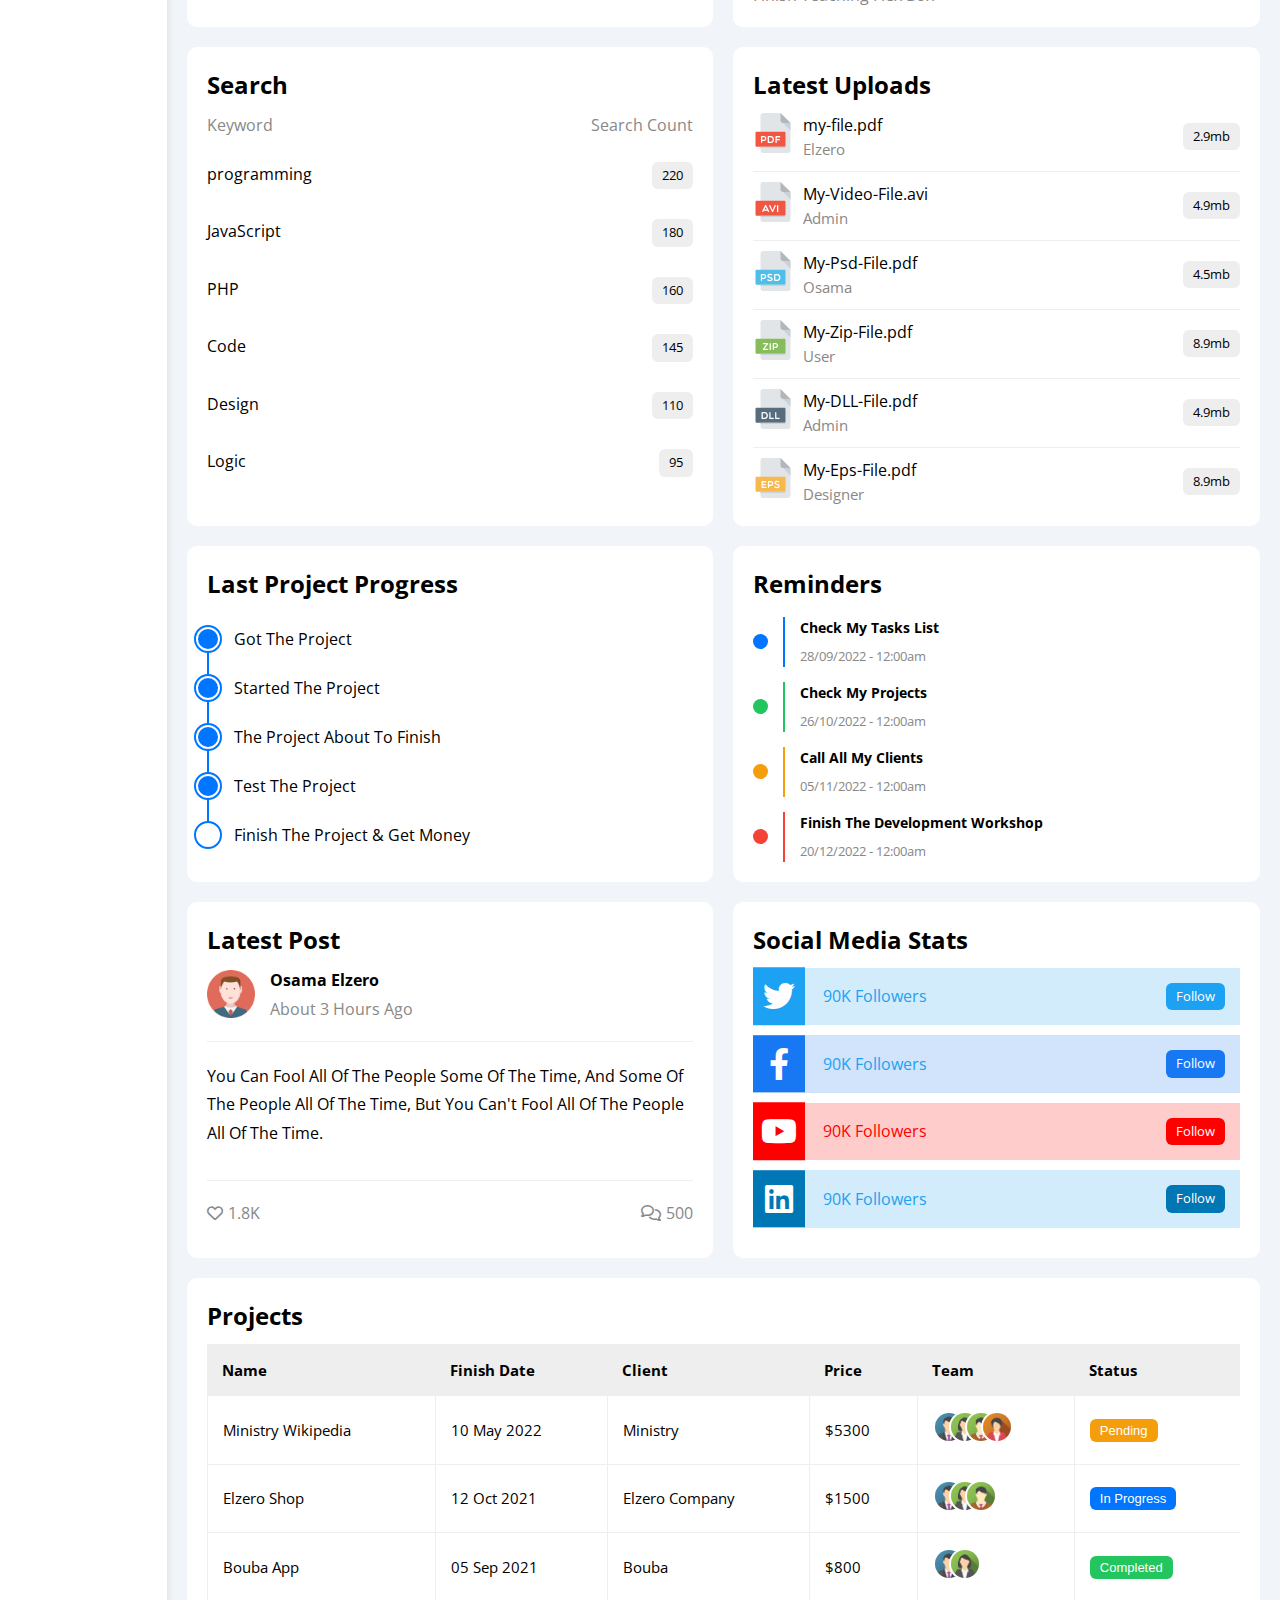
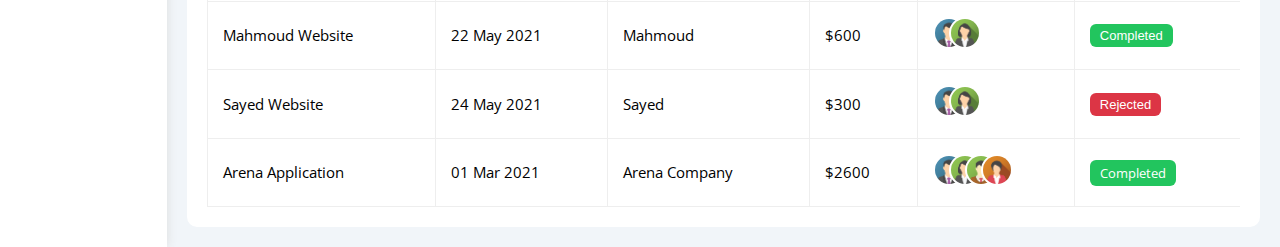
==== commit b915c2be: "modified all tag names in index.html" ====
--- a/documents/index.html
+++ b/documents/index.html
@@ -560,7 +560,7 @@
                     </div>
                   </td>
                   <td>
-                    <button class="table__btn pending">Pending</button>
+                    <button class="table__status pending">Pending</button>
                   </td>
                 </tr>
                 <tr>
@@ -576,7 +576,7 @@
                     </div>
                   </td>
                   <td>
-                    <button class="table__btn inprogress">In Progress</button>
+                    <button class="table__status inprogress">In Progress</button>
                   </td>
                 </tr>
                 <tr>
@@ -591,7 +591,7 @@
                     </div>
                   </td>
                   <td>
-                    <button class="table__btn completed">Completed</button>
+                    <button class="table__status completed">Completed</button>
                   </td>
                 </tr>
                 <tr>
@@ -606,7 +606,7 @@
                     </div>
                   </td>
                   <td>
-                    <button class="table__btn completed">Completed</button>
+                    <button class="table__status completed">Completed</button>
                   </td>
                 </tr>
                 <tr>
@@ -621,7 +621,7 @@
                     </div>
                   </td>
                   <td>
-                    <button class="table__btn rejected">Rejected</button>
+                    <button class="table__status rejected">Rejected</button>
                   </td>
                 </tr>
                 <tr>
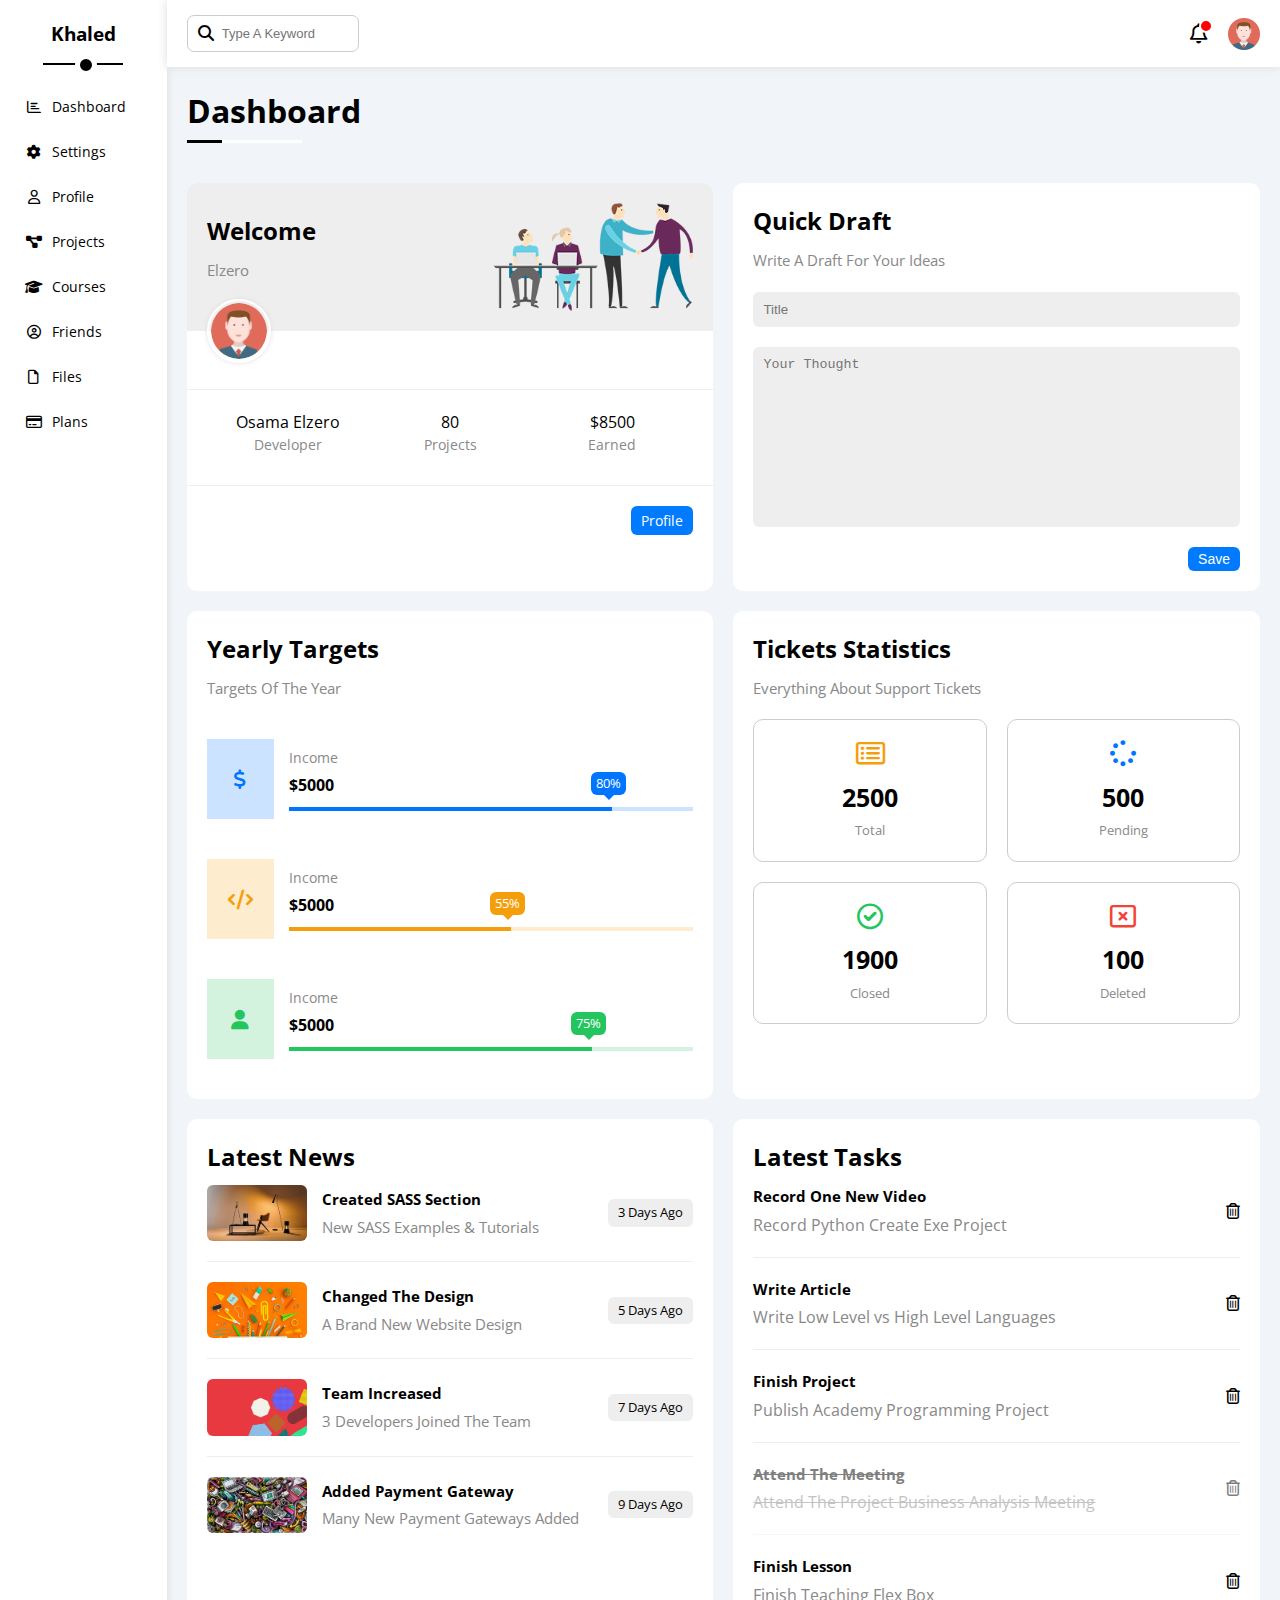
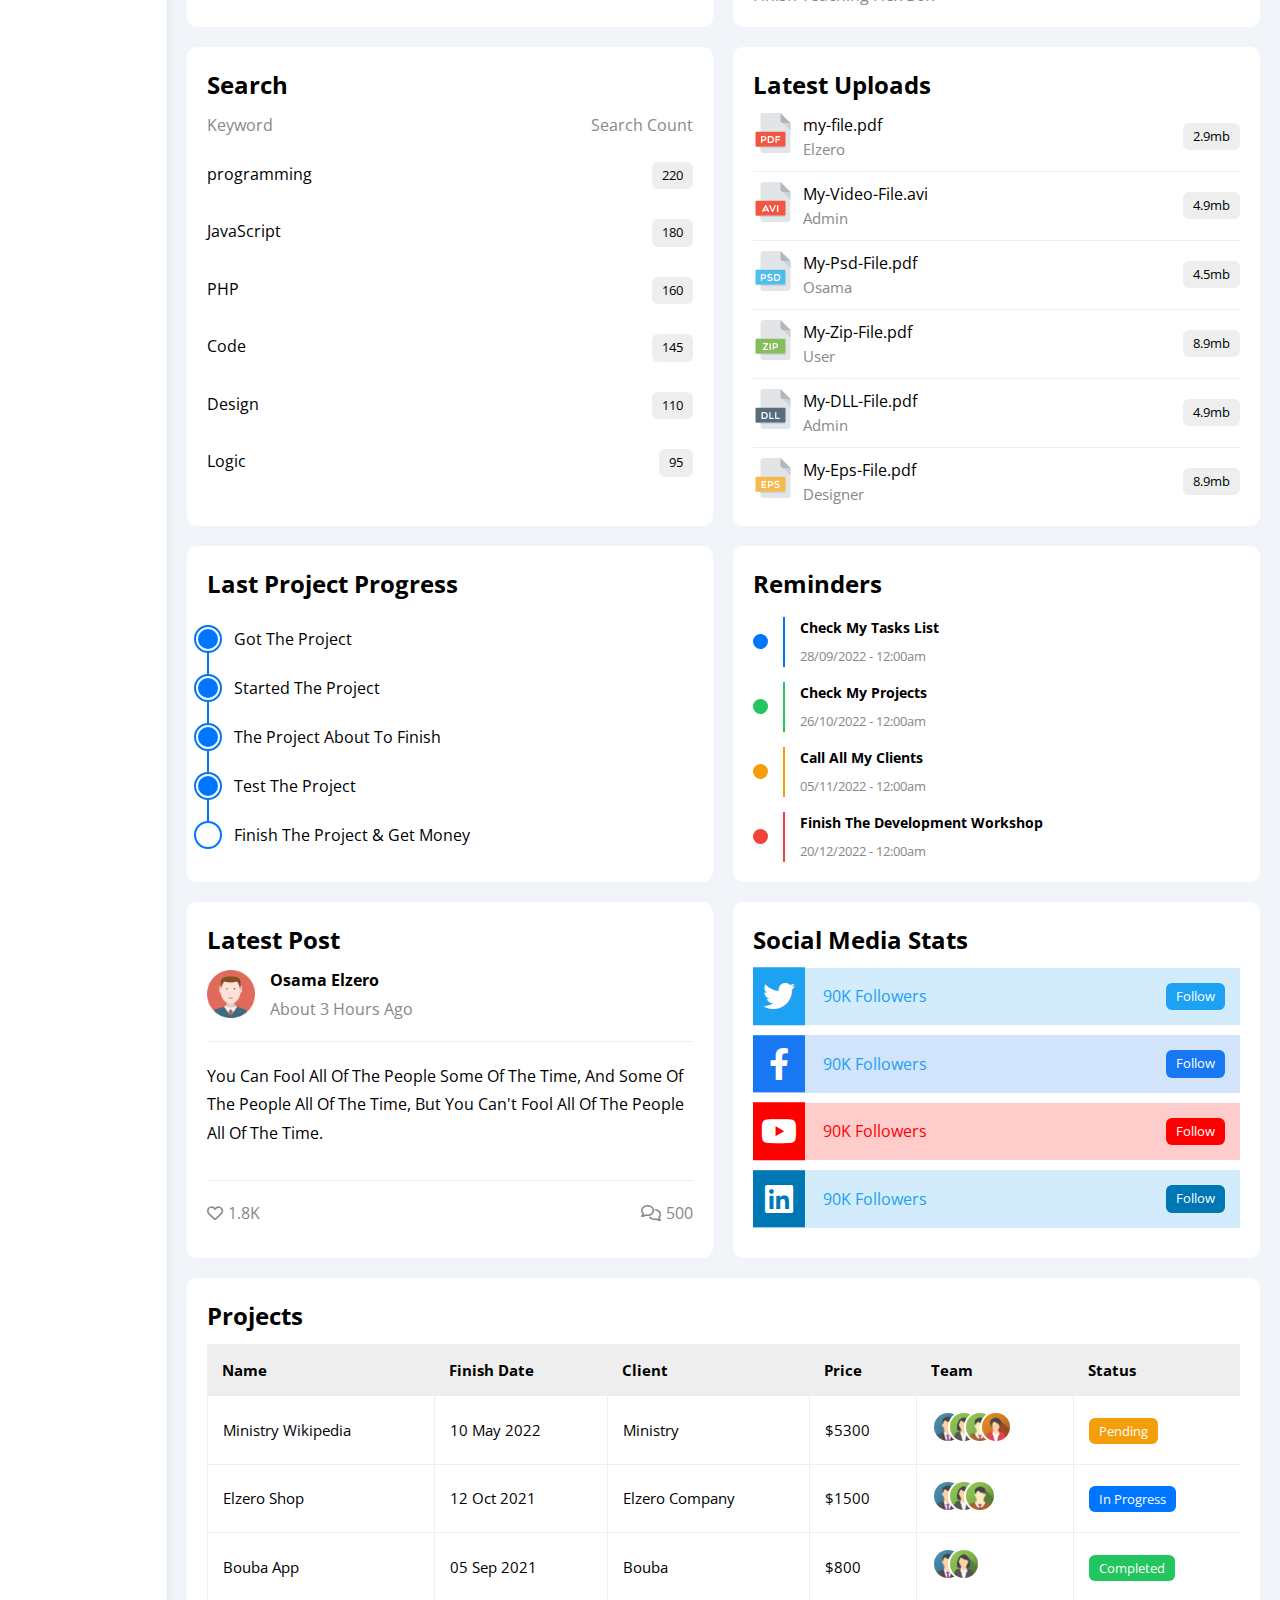
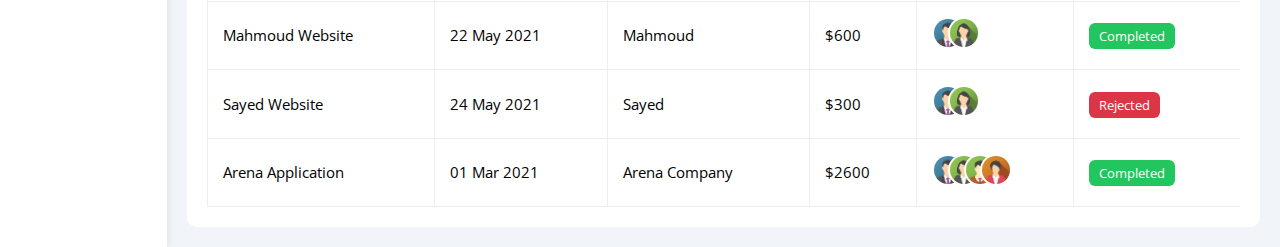
==== commit 4696839b: "complete modified tags erorr" ====
--- a/documents/index.html
+++ b/documents/index.html
@@ -560,7 +560,7 @@
                     </div>
                   </td>
                   <td>
-                    <button class="table__status pending">Pending</button>
+                    <span class="table__status pending">Pending</span>
                   </td>
                 </tr>
                 <tr>
@@ -576,7 +576,7 @@
                     </div>
                   </td>
                   <td>
-                    <button class="table__status inprogress">In Progress</button>
+                    <span class="table__status inprogress">In Progress</span>
                   </td>
                 </tr>
                 <tr>
@@ -591,7 +591,7 @@
                     </div>
                   </td>
                   <td>
-                    <button class="table__status completed">Completed</button>
+                    <span class="table__status completed">Completed</span>
                   </td>
                 </tr>
                 <tr>
@@ -606,7 +606,7 @@
                     </div>
                   </td>
                   <td>
-                    <button class="table__status completed">Completed</button>
+                    <span class="table__status completed">Completed</span>
                   </td>
                 </tr>
                 <tr>
@@ -621,7 +621,7 @@
                     </div>
                   </td>
                   <td>
-                    <button class="table__status rejected">Rejected</button>
+                    <span class="table__status rejected">Rejected</span>
                   </td>
                 </tr>
                 <tr>
